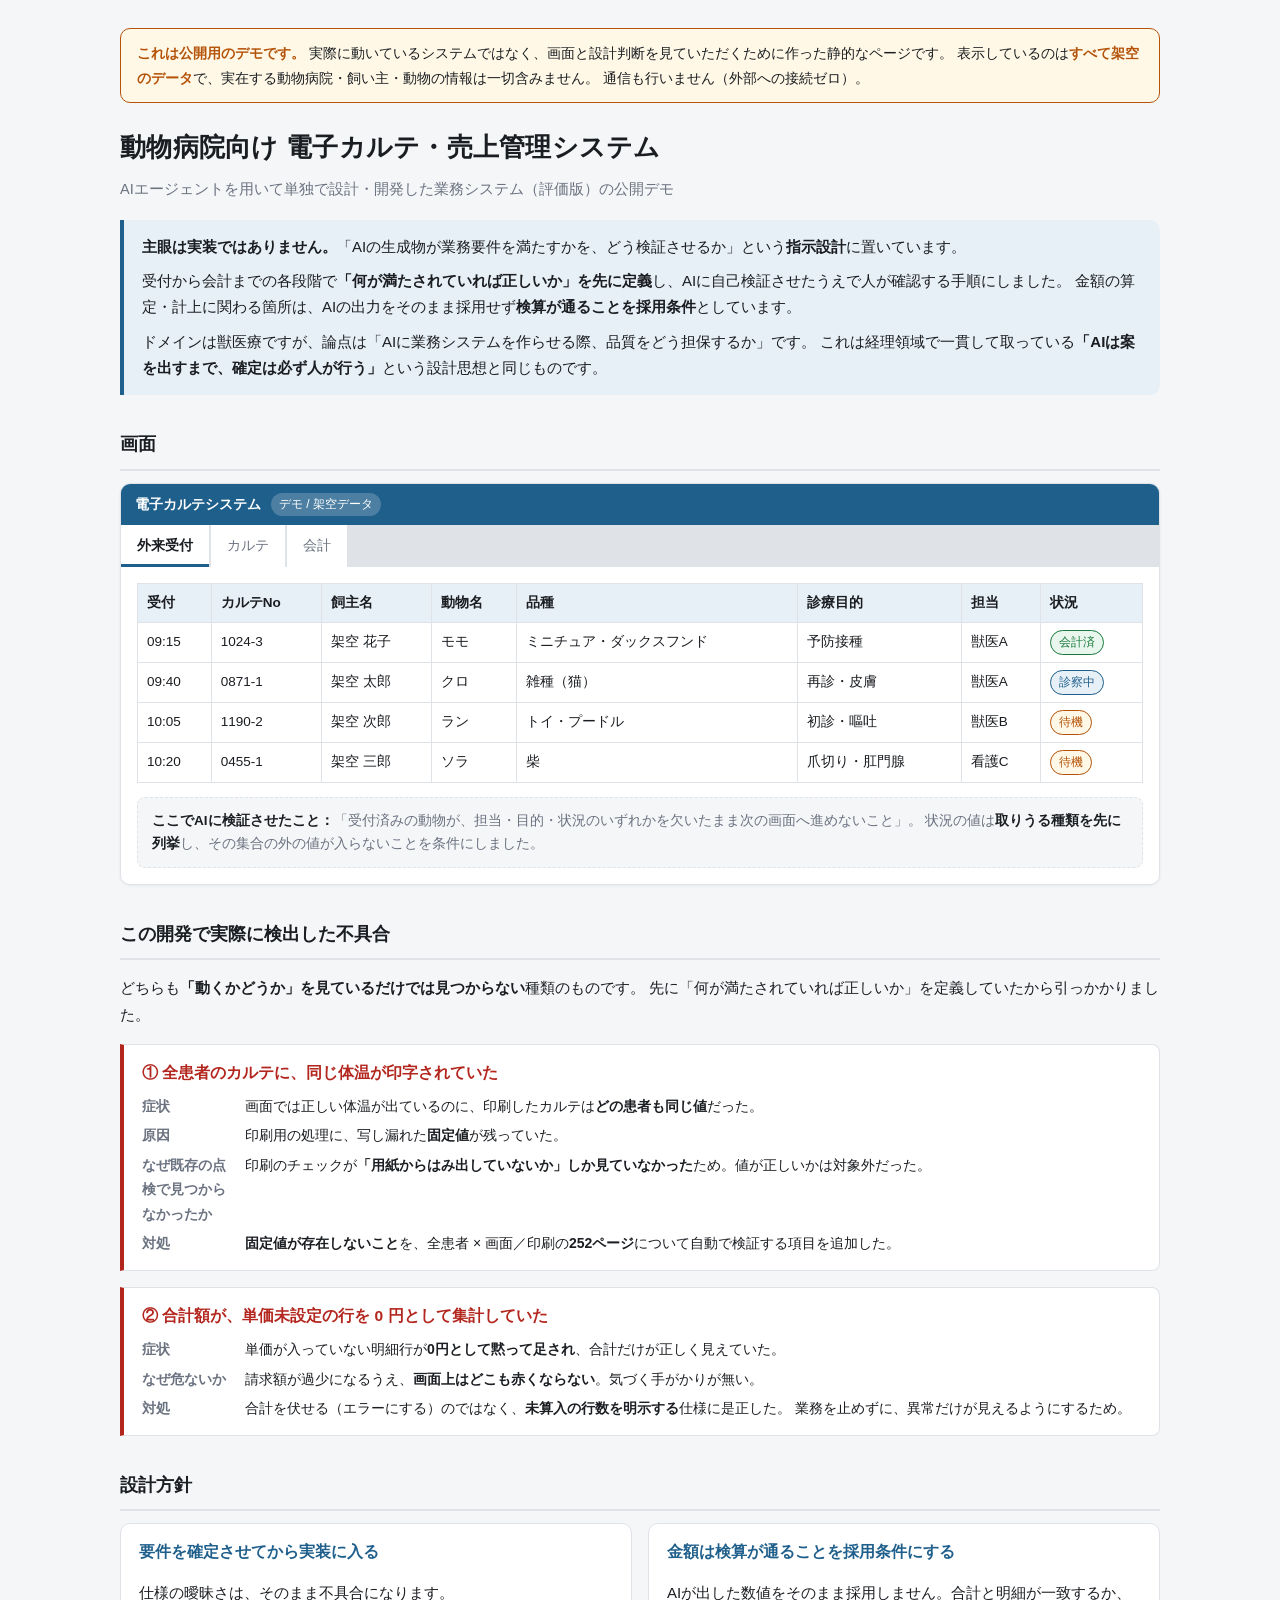
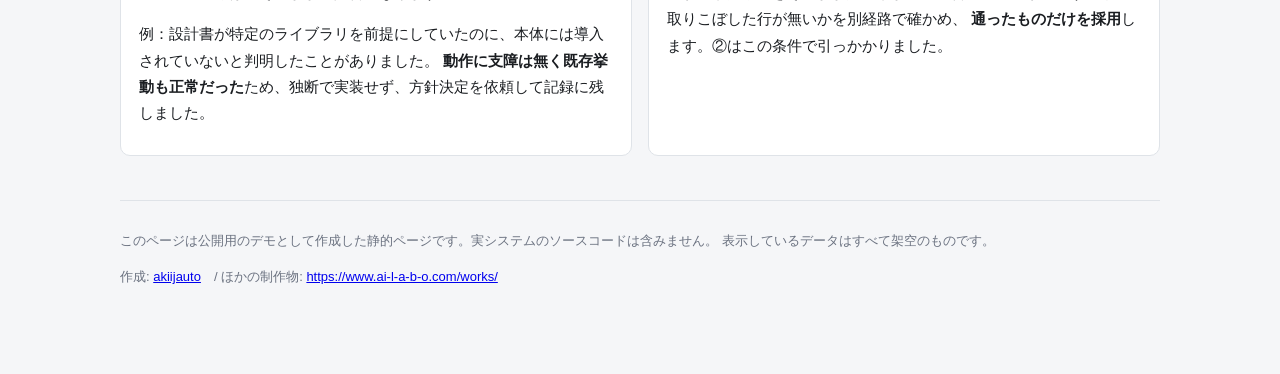
==== index.html @ 2b217542 "公開用デモページを作成 動物病院向け電子カルテの評価版について、画面と設計判断を見せるための静的ページ。 実システムのソースコードは含まず、データはすべて架空。外部通信ゼロ（1ファイル完結）。  未完" ====
<!DOCTYPE html>
<html lang="ja">
<head>
<meta charset="UTF-8">
<meta name="viewport" content="width=device-width, initial-scale=1">
<title>動物病院向け電子カルテ — 公開デモ</title>
<meta name="description" content="AIエージェントで単独開発した電子カルテの公開デモ。主眼は実装ではなく、AIの生成物が業務要件を満たすかを検証させる指示設計に置いた。">
<style>
  :root{
    --bg:#f5f6f8; --panel:#fff; --ink:#1a1d21; --muted:#6b7280; --line:#dfe3e8;
    --accent:#1f5f8b; --accent-weak:#e8f0f7; --warn:#b45309; --warn-bg:#fff8e6;
    --bad:#b3261e; --bad-bg:#fdecea; --ok:#1a7a3c; --ok-bg:#e8f6ed;
    --radius:10px; color-scheme:light dark;
  }
  @media (prefers-color-scheme:dark){
    :root{ --bg:#15171a; --panel:#1e2126; --ink:#e8eaed; --muted:#9aa2ad; --line:#333941;
           --accent:#7fb3d5; --accent-weak:#1d2c38; --warn:#e0b050; --warn-bg:#2b2415;
           --bad:#f08b82; --bad-bg:#2e1a18; --ok:#7fd0a0; --ok-bg:#152a1e; }
  }
  *{box-sizing:border-box}
  body{margin:0;background:var(--bg);color:var(--ink);
       font:15px/1.75 -apple-system,"Hiragino Kaku Gothic ProN","Yu Gothic","Meiryo","Noto Sans JP",sans-serif}
  .wrap{max-width:1080px;margin:0 auto;padding:28px 20px 72px}

  .banner{background:var(--warn-bg);border:1px solid var(--warn);border-radius:var(--radius);
          padding:12px 16px;margin-bottom:22px;font-size:14px}
  .banner b{color:var(--warn)}

  header h1{font-size:26px;margin:0 0 6px;letter-spacing:.01em}
  header .sub{color:var(--muted);margin:0 0 18px;font-size:14.5px}

  .lead{background:var(--accent-weak);border-left:4px solid var(--accent);
        padding:14px 18px;border-radius:0 var(--radius) var(--radius) 0;margin-bottom:26px}
  .lead p{margin:0 0 8px}
  .lead p:last-child{margin:0}

  h2{font-size:18px;margin:34px 0 12px;padding-bottom:8px;border-bottom:2px solid var(--line)}
  h3{font-size:15.5px;margin:22px 0 8px;color:var(--accent)}

  /* --- 画面モック --- */
  .app{border:1px solid var(--line);border-radius:var(--radius);overflow:hidden;background:var(--panel);
       box-shadow:0 1px 3px rgba(0,0,0,.06)}
  .app-bar{background:var(--accent);color:#fff;padding:9px 14px;font-size:13.5px;font-weight:700;
           display:flex;align-items:center;gap:10px}
  .app-bar .chip{background:rgba(255,255,255,.2);padding:1px 8px;border-radius:20px;font-weight:400;font-size:12px}
  .tabs{display:flex;gap:2px;background:var(--line);padding:0}
  .tabs button{flex:0 0 auto;border:0;background:var(--panel);color:var(--muted);
               padding:9px 16px;font:inherit;font-size:13.5px;cursor:pointer}
  .tabs button[aria-selected="true"]{color:var(--ink);font-weight:700;box-shadow:inset 0 -3px 0 var(--accent)}
  .screen{padding:16px;display:none}
  .screen[data-active="true"]{display:block}

  table{width:100%;border-collapse:collapse;font-size:13.5px}
  th,td{border:1px solid var(--line);padding:7px 9px;text-align:left;vertical-align:top}
  th{background:var(--accent-weak);font-weight:700;white-space:nowrap}
  td.num{text-align:right;font-variant-numeric:tabular-nums}
  tr.total td{font-weight:700;background:var(--accent-weak)}

  .pill{display:inline-block;padding:1px 8px;border-radius:20px;font-size:12px;border:1px solid}
  .pill.wait{color:var(--warn);border-color:var(--warn);background:var(--warn-bg)}
  .pill.done{color:var(--ok);border-color:var(--ok);background:var(--ok-bg)}
  .pill.now{color:var(--accent);border-color:var(--accent);background:var(--accent-weak)}

  .vitals{display:grid;grid-template-columns:repeat(auto-fit,minmax(130px,1fr));gap:10px;margin-bottom:14px}
  .vital{border:1px solid var(--line);border-radius:8px;padding:9px 11px;background:var(--bg)}
  .vital .k{font-size:12px;color:var(--muted)}
  .vital .v{font-size:19px;font-weight:700;font-variant-numeric:tabular-nums}
  .vital .v small{font-size:12px;font-weight:400;color:var(--muted)}

  .note{background:var(--bg);border:1px dashed var(--line);border-radius:8px;
        padding:11px 14px;margin-top:14px;font-size:13.5px;color:var(--muted)}
  .note b{color:var(--ink)}

  .finding{border:1px solid var(--line);border-left:4px solid var(--bad);border-radius:0 8px 8px 0;
           padding:14px 18px;margin:16px 0;background:var(--panel)}
  .finding h3{margin-top:0;color:var(--bad)}
  .finding dl{margin:0;display:grid;grid-template-columns:6.5em 1fr;gap:5px 12px;font-size:14px}
  .finding dt{color:var(--muted);font-weight:700}
  .finding dd{margin:0}

  .grid2{display:grid;grid-template-columns:1fr 1fr;gap:16px}
  @media(max-width:760px){.grid2{grid-template-columns:1fr}}

  .card{border:1px solid var(--line);border-radius:var(--radius);padding:14px 18px;background:var(--panel)}
  .card h3{margin-top:0}

  footer{margin-top:44px;padding-top:16px;border-top:1px solid var(--line);
         color:var(--muted);font-size:13px}
  code{background:var(--bg);border:1px solid var(--line);padding:1px 5px;border-radius:4px;font-size:12.5px}
</style>
</head>
<body>
<div class="wrap">

<div class="banner">
  <b>これは公開用のデモです。</b>
  実際に動いているシステムではなく、画面と設計判断を見ていただくために作った静的なページです。
  表示しているのは<b>すべて架空のデータ</b>で、実在する動物病院・飼い主・動物の情報は一切含みません。
  通信も行いません（外部への接続ゼロ）。
</div>

<header>
  <h1>動物病院向け 電子カルテ・売上管理システム</h1>
  <p class="sub">AIエージェントを用いて単独で設計・開発した業務システム（評価版）の公開デモ</p>
</header>

<div class="lead">
  <p><b>主眼は実装ではありません。</b>「AIの生成物が業務要件を満たすかを、どう検証させるか」という<b>指示設計</b>に置いています。</p>
  <p>受付から会計までの各段階で<b>「何が満たされていれば正しいか」を先に定義</b>し、AIに自己検証させたうえで人が確認する手順にしました。
  金額の算定・計上に関わる箇所は、AIの出力をそのまま採用せず<b>検算が通ることを採用条件</b>としています。</p>
  <p>ドメインは獣医療ですが、論点は「AIに業務システムを作らせる際、品質をどう担保するか」です。
  これは経理領域で一貫して取っている<b>「AIは案を出すまで、確定は必ず人が行う」</b>という設計思想と同じものです。</p>
</div>

<h2>画面</h2>

<div class="app">
  <div class="app-bar">
    電子カルテシステム
    <span class="chip">デモ / 架空データ</span>
  </div>
  <div class="tabs" role="tablist">
    <button role="tab" aria-selected="true"  data-target="s1">外来受付</button>
    <button role="tab" aria-selected="false" data-target="s2">カルテ</button>
    <button role="tab" aria-selected="false" data-target="s3">会計</button>
  </div>

  <!-- 1. 外来受付 -->
  <section class="screen" id="s1" data-active="true">
    <table>
      <thead>
        <tr><th>受付</th><th>カルテNo</th><th>飼主名</th><th>動物名</th><th>品種</th>
            <th>診療目的</th><th>担当</th><th>状況</th></tr>
      </thead>
      <tbody>
        <tr><td>09:15</td><td>1024-3</td><td>架空 花子</td><td>モモ</td><td>ミニチュア・ダックスフンド</td>
            <td>予防接種</td><td>獣医A</td><td><span class="pill done">会計済</span></td></tr>
        <tr><td>09:40</td><td>0871-1</td><td>架空 太郎</td><td>クロ</td><td>雑種（猫）</td>
            <td>再診・皮膚</td><td>獣医A</td><td><span class="pill now">診察中</span></td></tr>
        <tr><td>10:05</td><td>1190-2</td><td>架空 次郎</td><td>ラン</td><td>トイ・プードル</td>
            <td>初診・嘔吐</td><td>獣医B</td><td><span class="pill wait">待機</span></td></tr>
        <tr><td>10:20</td><td>0455-1</td><td>架空 三郎</td><td>ソラ</td><td>柴</td>
            <td>爪切り・肛門腺</td><td>看護C</td><td><span class="pill wait">待機</span></td></tr>
      </tbody>
    </table>
    <div class="note">
      <b>ここでAIに検証させたこと：</b>「受付済みの動物が、担当・目的・状況のいずれかを欠いたまま次の画面へ進めないこと」。
      状況の値は<b>取りうる種類を先に列挙</b>し、その集合の外の値が入らないことを条件にしました。
    </div>
  </section>

  <!-- 2. カルテ -->
  <section class="screen" id="s2">
    <div class="vitals">
      <div class="vital"><div class="k">体温</div><div class="v">38.6<small> ℃</small></div></div>
      <div class="vital"><div class="k">体重</div><div class="v">4.20<small> kg</small></div></div>
      <div class="vital"><div class="k">心拍</div><div class="v">128<small> /分</small></div></div>
      <div class="vital"><div class="k">呼吸</div><div class="v">24<small> /分</small></div></div>
    </div>
    <table>
      <thead><tr><th>日付</th><th>所見</th><th>処置・投薬</th><th>担当</th></tr></thead>
      <tbody>
        <tr><td>2026-09-04</td>
            <td>背部に軽度の発赤。掻痒あり。前回より範囲は縮小。</td>
            <td>外用薬の継続。内服は本日分から半量へ。</td><td>獣医A</td></tr>
        <tr><td>2026-08-21</td>
            <td>背部から腰部にかけて発赤・脱毛。掻痒強い。</td>
            <td>外用薬の処方。内服開始。2週間後に再診。</td><td>獣医A</td></tr>
      </tbody>
    </table>
    <div class="note">
      <b>ここでAIに検証させたこと：</b>「バイタルの各値が、動物ごとに実際の記録から引かれていること」。
      <b>この検証で実際に不具合が見つかりました</b>（下の①）。
    </div>
  </section>

  <!-- 3. 会計 -->
  <section class="screen" id="s3">
    <table>
      <thead><tr><th>区分</th><th>項目</th><th class="num">単価</th><th class="num">数量</th><th class="num">金額</th></tr></thead>
      <tbody>
        <tr><td>診察</td><td>再診料</td><td class="num">1,100</td><td class="num">1</td><td class="num">1,100</td></tr>
        <tr><td>処置</td><td>皮膚処置</td><td class="num">2,200</td><td class="num">1</td><td class="num">2,200</td></tr>
        <tr><td>薬剤</td><td>外用薬（10g）</td><td class="num">1,650</td><td class="num">2</td><td class="num">3,300</td></tr>
        <tr><td>薬剤</td><td>内服薬（14日分）</td><td class="num" style="color:var(--bad)">未設定</td><td class="num">1</td>
            <td class="num" style="color:var(--bad)">算入せず</td></tr>
        <tr class="total"><td colspan="4">合計（未算入 1 行あり）</td><td class="num">6,600</td></tr>
      </tbody>
    </table>
    <div class="note">
      <b>ここでAIに検証させたこと：</b>「合計額が、明細のどの行も取りこぼさずに計算されていること」。
      <b>この検証でも不具合が見つかりました</b>（下の②）。現在は<b>未算入の行数を合計の隣に必ず出す</b>仕様にしています。
      金額を伏せて「それらしい合計」を出すことのほうが危険だからです。
    </div>
  </section>
</div>

<h2>この開発で実際に検出した不具合</h2>

<p>どちらも<b>「動くかどうか」を見ているだけでは見つからない</b>種類のものです。
先に「何が満たされていれば正しいか」を定義していたから引っかかりました。</p>

<div class="finding">
  <h3>① 全患者のカルテに、同じ体温が印字されていた</h3>
  <dl>
    <dt>症状</dt><dd>画面では正しい体温が出ているのに、印刷したカルテは<b>どの患者も同じ値</b>だった。</dd>
    <dt>原因</dt><dd>印刷用の処理に、写し漏れた<b>固定値</b>が残っていた。</dd>
    <dt>なぜ既存の点検で見つからなかったか</dt>
    <dd>印刷のチェックが<b>「用紙からはみ出していないか」しか見ていなかった</b>ため。値が正しいかは対象外だった。</dd>
    <dt>対処</dt><dd><b>固定値が存在しないこと</b>を、全患者 × 画面／印刷の<b>252ページ</b>について自動で検証する項目を追加した。</dd>
  </dl>
</div>

<div class="finding">
  <h3>② 合計額が、単価未設定の行を 0 円として集計していた</h3>
  <dl>
    <dt>症状</dt><dd>単価が入っていない明細行が<b>0円として黙って足され</b>、合計だけが正しく見えていた。</dd>
    <dt>なぜ危ないか</dt><dd>請求額が過少になるうえ、<b>画面上はどこも赤くならない</b>。気づく手がかりが無い。</dd>
    <dt>対処</dt><dd>合計を伏せる（エラーにする）のではなく、<b>未算入の行数を明示する</b>仕様に是正した。
      業務を止めずに、異常だけが見えるようにするため。</dd>
  </dl>
</div>

<h2>設計方針</h2>

<div class="grid2">
  <div class="card">
    <h3>要件を確定させてから実装に入る</h3>
    <p>仕様の曖昧さは、そのまま不具合になります。</p>
    <p>例：設計書が特定のライブラリを前提にしていたのに、本体には導入されていないと判明したことがありました。
    <b>動作に支障は無く既存挙動も正常だった</b>ため、独断で実装せず、方針決定を依頼して記録に残しました。</p>
  </div>
  <div class="card">
    <h3>金額は検算が通ることを採用条件にする</h3>
    <p>AIが出した数値をそのまま採用しません。合計と明細が一致するか、取りこぼした行が無いかを別経路で確かめ、
    <b>通ったものだけを採用</b>します。②はこの条件で引っかかりました。</p>
  </div>
</div>

<footer>
  <p>このページは公開用のデモとして作成した静的ページです。実システムのソースコードは含みません。
  表示しているデータはすべて架空のものです。</p>
  <p>作成: <a href="https://github.com/akiijauto">akiijauto</a>　/
  ほかの制作物: <a href="https://www.ai-l-a-b-o.com/works/">https://www.ai-l-a-b-o.com/works/</a></p>
</footer>

</div>

<script>
  // タブ切り替えのみ。外部通信は一切行わない。
  const tabs = document.querySelectorAll('.tabs button');
  tabs.forEach(function (btn) {
    btn.addEventListener('click', function () {
      tabs.forEach(function (b) { b.setAttribute('aria-selected', String(b === btn)); });
      document.querySelectorAll('.screen').forEach(function (s) {
        s.dataset.active = String(s.id === btn.dataset.target);
      });
    });
  });
</script>
</body>
</html>
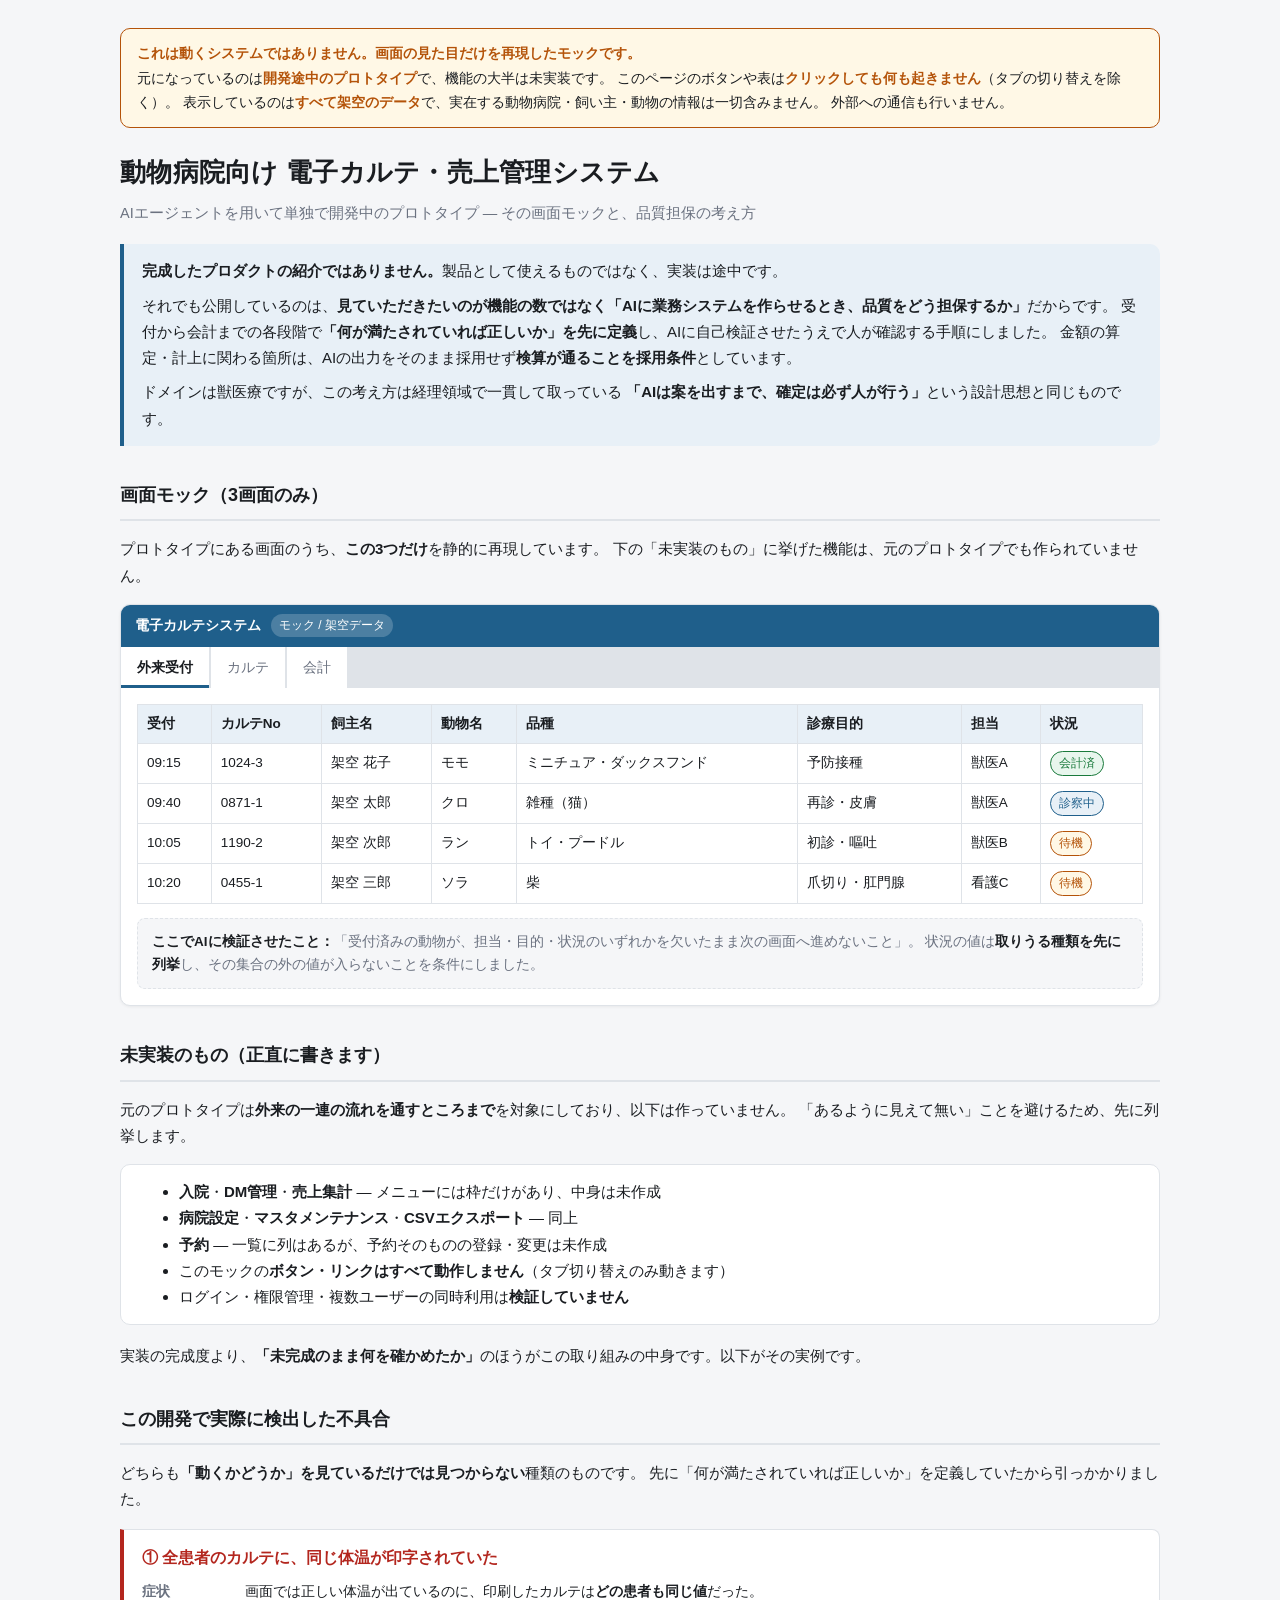
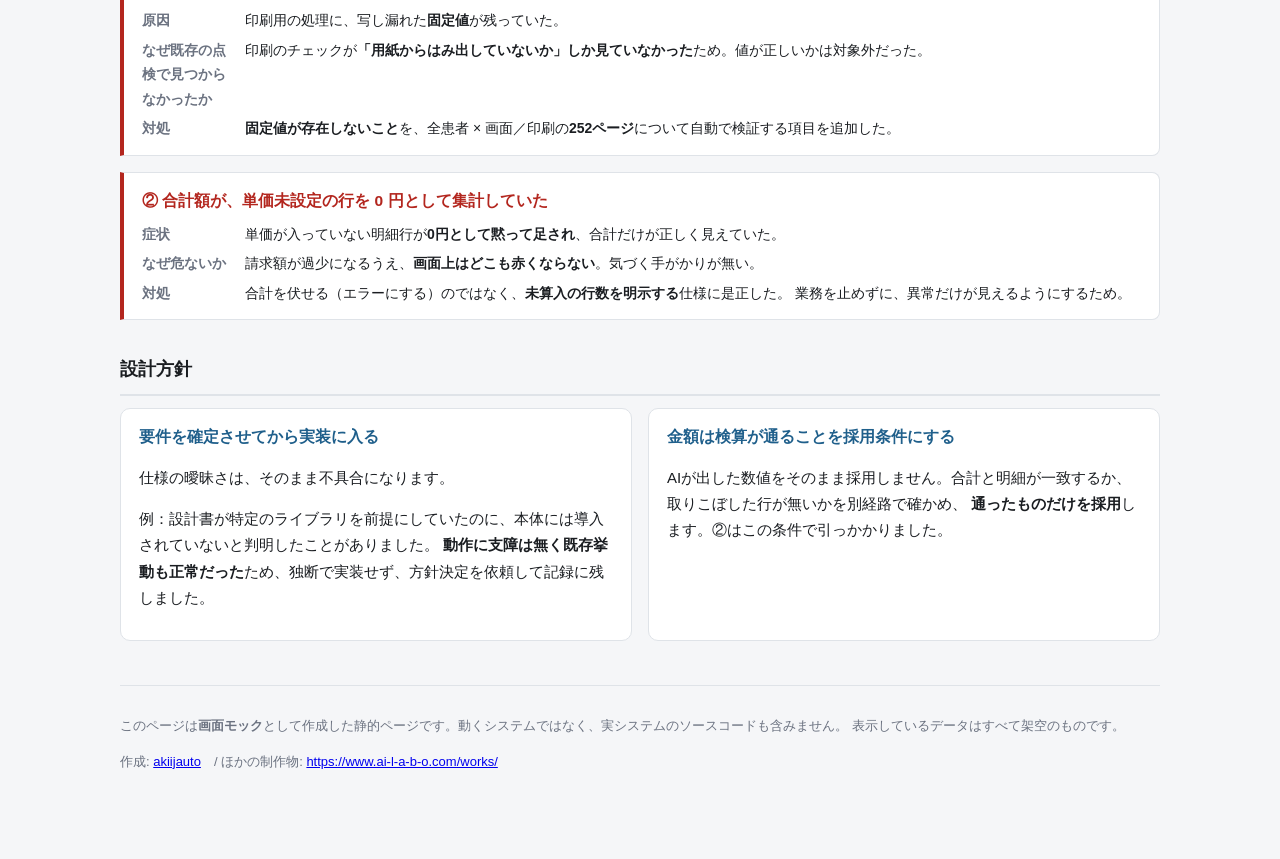
==== commit e168c663: "モックであることを先に明示し、期待値を上げない書き方に直す 「公開デモ」と書くと動くシステムに見える。元は開発途中のプロトタイプで 機能の大半が未実装なので、そう読めないようにする。  - 冒頭で「動" ====
--- a/index.html
+++ b/index.html
@@ -3,8 +3,8 @@
 <head>
 <meta charset="UTF-8">
 <meta name="viewport" content="width=device-width, initial-scale=1">
-<title>動物病院向け電子カルテ — 公開デモ</title>
-<meta name="description" content="AIエージェントで単独開発した電子カルテの公開デモ。主眼は実装ではなく、AIの生成物が業務要件を満たすかを検証させる指示設計に置いた。">
+<title>動物病院向け電子カルテ — 画面モック（開発途中）</title>
+<meta name="description" content="開発途中の電子カルテプロトタイプの画面モック。動くシステムではない。主眼は実装ではなく、AIの生成物が業務要件を満たすかを検証させる指示設計にある。">
 <style>
   :root{
     --bg:#f5f6f8; --panel:#fff; --ink:#1a1d21; --muted:#6b7280; --line:#dfe3e8;
@@ -93,31 +93,36 @@
 <div class="wrap">
 
 <div class="banner">
-  <b>これは公開用のデモです。</b>
-  実際に動いているシステムではなく、画面と設計判断を見ていただくために作った静的なページです。
+  <b>これは動くシステムではありません。画面の見た目だけを再現したモックです。</b><br>
+  元になっているのは<b>開発途中のプロトタイプ</b>で、機能の大半は未実装です。
+  このページのボタンや表は<b>クリックしても何も起きません</b>（タブの切り替えを除く）。
   表示しているのは<b>すべて架空のデータ</b>で、実在する動物病院・飼い主・動物の情報は一切含みません。
-  通信も行いません（外部への接続ゼロ）。
+  外部への通信も行いません。
 </div>
 
 <header>
   <h1>動物病院向け 電子カルテ・売上管理システム</h1>
-  <p class="sub">AIエージェントを用いて単独で設計・開発した業務システム（評価版）の公開デモ</p>
+  <p class="sub">AIエージェントを用いて単独で開発中のプロトタイプ — その画面モックと、品質担保の考え方</p>
 </header>
 
 <div class="lead">
-  <p><b>主眼は実装ではありません。</b>「AIの生成物が業務要件を満たすかを、どう検証させるか」という<b>指示設計</b>に置いています。</p>
-  <p>受付から会計までの各段階で<b>「何が満たされていれば正しいか」を先に定義</b>し、AIに自己検証させたうえで人が確認する手順にしました。
+  <p><b>完成したプロダクトの紹介ではありません。</b>製品として使えるものではなく、実装は途中です。</p>
+  <p>それでも公開しているのは、<b>見ていただきたいのが機能の数ではなく「AIに業務システムを作らせるとき、品質をどう担保するか」</b>だからです。
+  受付から会計までの各段階で<b>「何が満たされていれば正しいか」を先に定義</b>し、AIに自己検証させたうえで人が確認する手順にしました。
   金額の算定・計上に関わる箇所は、AIの出力をそのまま採用せず<b>検算が通ることを採用条件</b>としています。</p>
-  <p>ドメインは獣医療ですが、論点は「AIに業務システムを作らせる際、品質をどう担保するか」です。
-  これは経理領域で一貫して取っている<b>「AIは案を出すまで、確定は必ず人が行う」</b>という設計思想と同じものです。</p>
-</div>
-
-<h2>画面</h2>
+  <p>ドメインは獣医療ですが、この考え方は経理領域で一貫して取っている
+  <b>「AIは案を出すまで、確定は必ず人が行う」</b>という設計思想と同じものです。</p>
+</div>
+
+<h2>画面モック（3画面のみ）</h2>
+
+<p>プロトタイプにある画面のうち、<b>この3つだけ</b>を静的に再現しています。
+下の「未実装のもの」に挙げた機能は、元のプロトタイプでも作られていません。</p>
 
 <div class="app">
   <div class="app-bar">
     電子カルテシステム
-    <span class="chip">デモ / 架空データ</span>
+    <span class="chip">モック / 架空データ</span>
   </div>
   <div class="tabs" role="tablist">
     <button role="tab" aria-selected="true"  data-target="s1">外来受付</button>
@@ -195,6 +200,23 @@
   </section>
 </div>
 
+<h2>未実装のもの（正直に書きます）</h2>
+
+<p>元のプロトタイプは<b>外来の一連の流れを通すところまで</b>を対象にしており、以下は作っていません。
+「あるように見えて無い」ことを避けるため、先に列挙します。</p>
+
+<div class="card" style="margin-bottom:18px">
+  <ul style="margin:0">
+    <li><b>入院</b>・<b>DM管理</b>・<b>売上集計</b> — メニューには枠だけがあり、中身は未作成</li>
+    <li><b>病院設定</b>・<b>マスタメンテナンス</b>・<b>CSVエクスポート</b> — 同上</li>
+    <li><b>予約</b> — 一覧に列はあるが、予約そのものの登録・変更は未作成</li>
+    <li>このモックの<b>ボタン・リンクはすべて動作しません</b>（タブ切り替えのみ動きます）</li>
+    <li>ログイン・権限管理・複数ユーザーの同時利用は<b>検証していません</b></li>
+  </ul>
+</div>
+
+<p>実装の完成度より、<b>「未完成のまま何を確かめたか」</b>のほうがこの取り組みの中身です。以下がその実例です。</p>
+
 <h2>この開発で実際に検出した不具合</h2>
 
 <p>どちらも<b>「動くかどうか」を見ているだけでは見つからない</b>種類のものです。
@@ -238,7 +260,7 @@
 </div>
 
 <footer>
-  <p>このページは公開用のデモとして作成した静的ページです。実システムのソースコードは含みません。
+  <p>このページは<b>画面モック</b>として作成した静的ページです。動くシステムではなく、実システムのソースコードも含みません。
   表示しているデータはすべて架空のものです。</p>
   <p>作成: <a href="https://github.com/akiijauto">akiijauto</a>　/
   ほかの制作物: <a href="https://www.ai-l-a-b-o.com/works/">https://www.ai-l-a-b-o.com/works/</a></p>
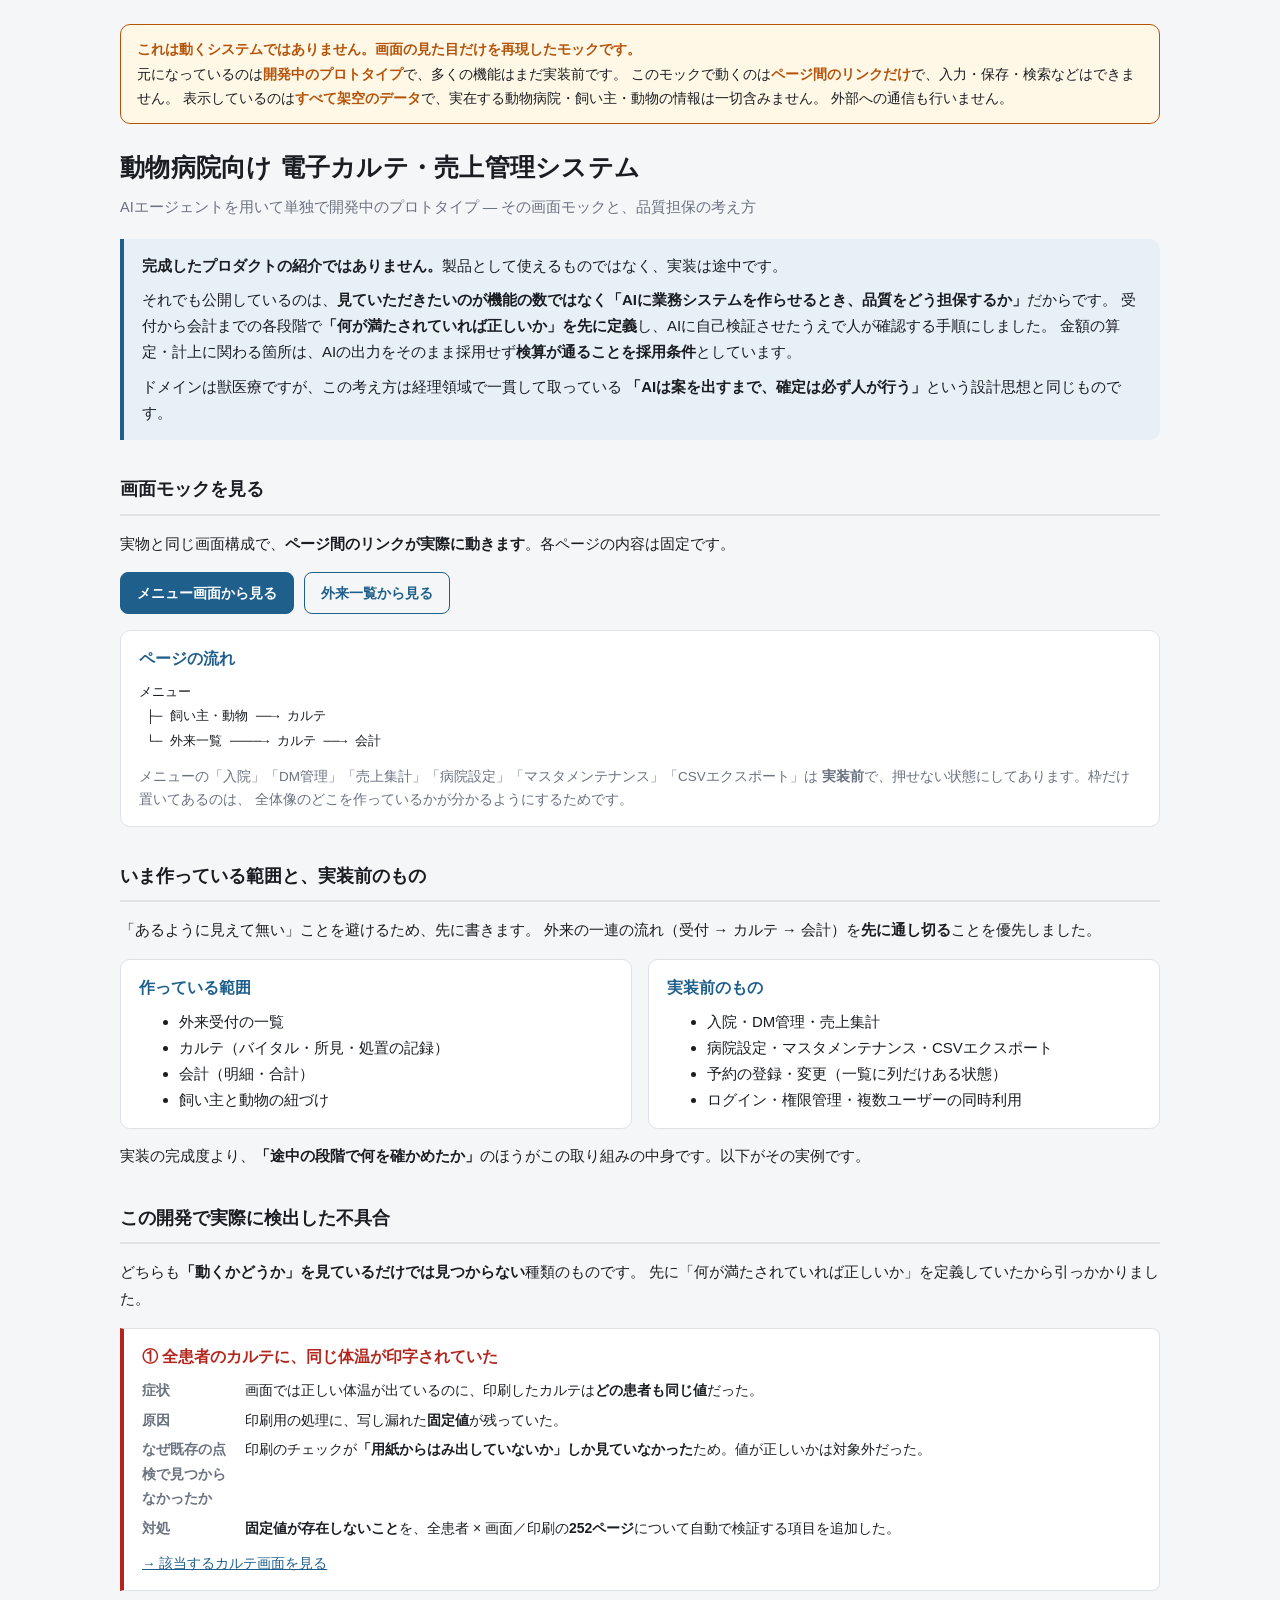
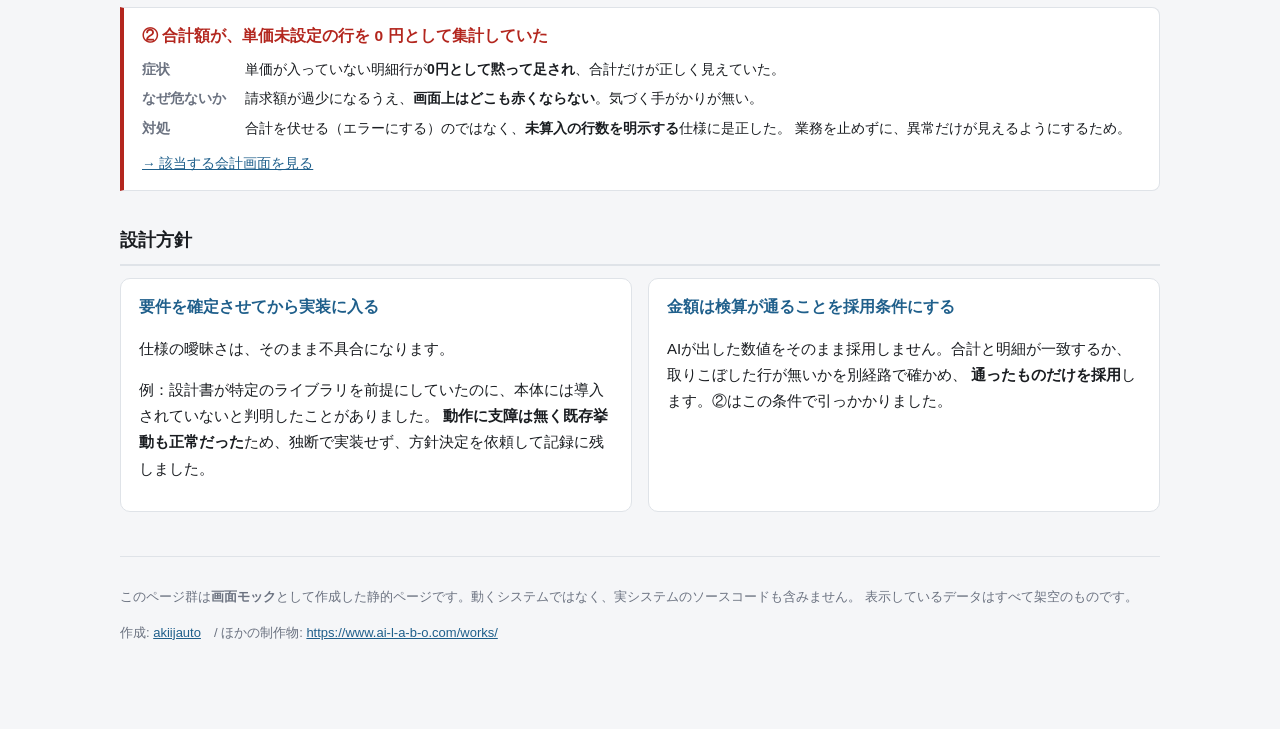
==== commit a9d083a4: "画面モックを複数ページ化し、「未実装」を「実装前」に改める 1ページのタブ切り替えでは「こんな画面を作っている」が伝わらないため、 実物と同じ画面構成に分けてページ間のリンクが実際に動くようにした。 " ====
--- a/index.html
+++ b/index.html
@@ -3,99 +3,17 @@
 <head>
 <meta charset="UTF-8">
 <meta name="viewport" content="width=device-width, initial-scale=1">
-<title>動物病院向け電子カルテ — 画面モック（開発途中）</title>
-<meta name="description" content="開発途中の電子カルテプロトタイプの画面モック。動くシステムではない。主眼は実装ではなく、AIの生成物が業務要件を満たすかを検証させる指示設計にある。">
-<style>
-  :root{
-    --bg:#f5f6f8; --panel:#fff; --ink:#1a1d21; --muted:#6b7280; --line:#dfe3e8;
-    --accent:#1f5f8b; --accent-weak:#e8f0f7; --warn:#b45309; --warn-bg:#fff8e6;
-    --bad:#b3261e; --bad-bg:#fdecea; --ok:#1a7a3c; --ok-bg:#e8f6ed;
-    --radius:10px; color-scheme:light dark;
-  }
-  @media (prefers-color-scheme:dark){
-    :root{ --bg:#15171a; --panel:#1e2126; --ink:#e8eaed; --muted:#9aa2ad; --line:#333941;
-           --accent:#7fb3d5; --accent-weak:#1d2c38; --warn:#e0b050; --warn-bg:#2b2415;
-           --bad:#f08b82; --bad-bg:#2e1a18; --ok:#7fd0a0; --ok-bg:#152a1e; }
-  }
-  *{box-sizing:border-box}
-  body{margin:0;background:var(--bg);color:var(--ink);
-       font:15px/1.75 -apple-system,"Hiragino Kaku Gothic ProN","Yu Gothic","Meiryo","Noto Sans JP",sans-serif}
-  .wrap{max-width:1080px;margin:0 auto;padding:28px 20px 72px}
-
-  .banner{background:var(--warn-bg);border:1px solid var(--warn);border-radius:var(--radius);
-          padding:12px 16px;margin-bottom:22px;font-size:14px}
-  .banner b{color:var(--warn)}
-
-  header h1{font-size:26px;margin:0 0 6px;letter-spacing:.01em}
-  header .sub{color:var(--muted);margin:0 0 18px;font-size:14.5px}
-
-  .lead{background:var(--accent-weak);border-left:4px solid var(--accent);
-        padding:14px 18px;border-radius:0 var(--radius) var(--radius) 0;margin-bottom:26px}
-  .lead p{margin:0 0 8px}
-  .lead p:last-child{margin:0}
-
-  h2{font-size:18px;margin:34px 0 12px;padding-bottom:8px;border-bottom:2px solid var(--line)}
-  h3{font-size:15.5px;margin:22px 0 8px;color:var(--accent)}
-
-  /* --- 画面モック --- */
-  .app{border:1px solid var(--line);border-radius:var(--radius);overflow:hidden;background:var(--panel);
-       box-shadow:0 1px 3px rgba(0,0,0,.06)}
-  .app-bar{background:var(--accent);color:#fff;padding:9px 14px;font-size:13.5px;font-weight:700;
-           display:flex;align-items:center;gap:10px}
-  .app-bar .chip{background:rgba(255,255,255,.2);padding:1px 8px;border-radius:20px;font-weight:400;font-size:12px}
-  .tabs{display:flex;gap:2px;background:var(--line);padding:0}
-  .tabs button{flex:0 0 auto;border:0;background:var(--panel);color:var(--muted);
-               padding:9px 16px;font:inherit;font-size:13.5px;cursor:pointer}
-  .tabs button[aria-selected="true"]{color:var(--ink);font-weight:700;box-shadow:inset 0 -3px 0 var(--accent)}
-  .screen{padding:16px;display:none}
-  .screen[data-active="true"]{display:block}
-
-  table{width:100%;border-collapse:collapse;font-size:13.5px}
-  th,td{border:1px solid var(--line);padding:7px 9px;text-align:left;vertical-align:top}
-  th{background:var(--accent-weak);font-weight:700;white-space:nowrap}
-  td.num{text-align:right;font-variant-numeric:tabular-nums}
-  tr.total td{font-weight:700;background:var(--accent-weak)}
-
-  .pill{display:inline-block;padding:1px 8px;border-radius:20px;font-size:12px;border:1px solid}
-  .pill.wait{color:var(--warn);border-color:var(--warn);background:var(--warn-bg)}
-  .pill.done{color:var(--ok);border-color:var(--ok);background:var(--ok-bg)}
-  .pill.now{color:var(--accent);border-color:var(--accent);background:var(--accent-weak)}
-
-  .vitals{display:grid;grid-template-columns:repeat(auto-fit,minmax(130px,1fr));gap:10px;margin-bottom:14px}
-  .vital{border:1px solid var(--line);border-radius:8px;padding:9px 11px;background:var(--bg)}
-  .vital .k{font-size:12px;color:var(--muted)}
-  .vital .v{font-size:19px;font-weight:700;font-variant-numeric:tabular-nums}
-  .vital .v small{font-size:12px;font-weight:400;color:var(--muted)}
-
-  .note{background:var(--bg);border:1px dashed var(--line);border-radius:8px;
-        padding:11px 14px;margin-top:14px;font-size:13.5px;color:var(--muted)}
-  .note b{color:var(--ink)}
-
-  .finding{border:1px solid var(--line);border-left:4px solid var(--bad);border-radius:0 8px 8px 0;
-           padding:14px 18px;margin:16px 0;background:var(--panel)}
-  .finding h3{margin-top:0;color:var(--bad)}
-  .finding dl{margin:0;display:grid;grid-template-columns:6.5em 1fr;gap:5px 12px;font-size:14px}
-  .finding dt{color:var(--muted);font-weight:700}
-  .finding dd{margin:0}
-
-  .grid2{display:grid;grid-template-columns:1fr 1fr;gap:16px}
-  @media(max-width:760px){.grid2{grid-template-columns:1fr}}
-
-  .card{border:1px solid var(--line);border-radius:var(--radius);padding:14px 18px;background:var(--panel)}
-  .card h3{margin-top:0}
-
-  footer{margin-top:44px;padding-top:16px;border-top:1px solid var(--line);
-         color:var(--muted);font-size:13px}
-  code{background:var(--bg);border:1px solid var(--line);padding:1px 5px;border-radius:4px;font-size:12.5px}
-</style>
+<title>動物病院向け電子カルテ — 画面モック（開発中）</title>
+<meta name="description" content="開発中の電子カルテプロトタイプの画面モック。動くシステムではない。主眼は実装ではなく、AIの生成物が業務要件を満たすかを検証させる指示設計にある。">
+<link rel="stylesheet" href="style.css">
 </head>
 <body>
 <div class="wrap">
 
 <div class="banner">
   <b>これは動くシステムではありません。画面の見た目だけを再現したモックです。</b><br>
-  元になっているのは<b>開発途中のプロトタイプ</b>で、機能の大半は未実装です。
-  このページのボタンや表は<b>クリックしても何も起きません</b>（タブの切り替えを除く）。
+  元になっているのは<b>開発中のプロトタイプ</b>で、多くの機能はまだ実装前です。
+  このモックで動くのは<b>ページ間のリンクだけ</b>で、入力・保存・検索などはできません。
   表示しているのは<b>すべて架空のデータ</b>で、実在する動物病院・飼い主・動物の情報は一切含みません。
   外部への通信も行いません。
 </div>
@@ -114,110 +32,56 @@
   <b>「AIは案を出すまで、確定は必ず人が行う」</b>という設計思想と同じものです。</p>
 </div>
 
-<h2>画面モック（3画面のみ）</h2>
+<h2>画面モックを見る</h2>
 
-<p>プロトタイプにある画面のうち、<b>この3つだけ</b>を静的に再現しています。
-下の「未実装のもの」に挙げた機能は、元のプロトタイプでも作られていません。</p>
+<p>実物と同じ画面構成で、<b>ページ間のリンクが実際に動きます</b>。各ページの内容は固定です。</p>
 
-<div class="app">
-  <div class="app-bar">
-    電子カルテシステム
-    <span class="chip">モック / 架空データ</span>
-  </div>
-  <div class="tabs" role="tablist">
-    <button role="tab" aria-selected="true"  data-target="s1">外来受付</button>
-    <button role="tab" aria-selected="false" data-target="s2">カルテ</button>
-    <button role="tab" aria-selected="false" data-target="s3">会計</button>
-  </div>
-
-  <!-- 1. 外来受付 -->
-  <section class="screen" id="s1" data-active="true">
-    <table>
-      <thead>
-        <tr><th>受付</th><th>カルテNo</th><th>飼主名</th><th>動物名</th><th>品種</th>
-            <th>診療目的</th><th>担当</th><th>状況</th></tr>
-      </thead>
-      <tbody>
-        <tr><td>09:15</td><td>1024-3</td><td>架空 花子</td><td>モモ</td><td>ミニチュア・ダックスフンド</td>
-            <td>予防接種</td><td>獣医A</td><td><span class="pill done">会計済</span></td></tr>
-        <tr><td>09:40</td><td>0871-1</td><td>架空 太郎</td><td>クロ</td><td>雑種（猫）</td>
-            <td>再診・皮膚</td><td>獣医A</td><td><span class="pill now">診察中</span></td></tr>
-        <tr><td>10:05</td><td>1190-2</td><td>架空 次郎</td><td>ラン</td><td>トイ・プードル</td>
-            <td>初診・嘔吐</td><td>獣医B</td><td><span class="pill wait">待機</span></td></tr>
-        <tr><td>10:20</td><td>0455-1</td><td>架空 三郎</td><td>ソラ</td><td>柴</td>
-            <td>爪切り・肛門腺</td><td>看護C</td><td><span class="pill wait">待機</span></td></tr>
-      </tbody>
-    </table>
-    <div class="note">
-      <b>ここでAIに検証させたこと：</b>「受付済みの動物が、担当・目的・状況のいずれかを欠いたまま次の画面へ進めないこと」。
-      状況の値は<b>取りうる種類を先に列挙</b>し、その集合の外の値が入らないことを条件にしました。
-    </div>
-  </section>
-
-  <!-- 2. カルテ -->
-  <section class="screen" id="s2">
-    <div class="vitals">
-      <div class="vital"><div class="k">体温</div><div class="v">38.6<small> ℃</small></div></div>
-      <div class="vital"><div class="k">体重</div><div class="v">4.20<small> kg</small></div></div>
-      <div class="vital"><div class="k">心拍</div><div class="v">128<small> /分</small></div></div>
-      <div class="vital"><div class="k">呼吸</div><div class="v">24<small> /分</small></div></div>
-    </div>
-    <table>
-      <thead><tr><th>日付</th><th>所見</th><th>処置・投薬</th><th>担当</th></tr></thead>
-      <tbody>
-        <tr><td>2026-09-04</td>
-            <td>背部に軽度の発赤。掻痒あり。前回より範囲は縮小。</td>
-            <td>外用薬の継続。内服は本日分から半量へ。</td><td>獣医A</td></tr>
-        <tr><td>2026-08-21</td>
-            <td>背部から腰部にかけて発赤・脱毛。掻痒強い。</td>
-            <td>外用薬の処方。内服開始。2週間後に再診。</td><td>獣医A</td></tr>
-      </tbody>
-    </table>
-    <div class="note">
-      <b>ここでAIに検証させたこと：</b>「バイタルの各値が、動物ごとに実際の記録から引かれていること」。
-      <b>この検証で実際に不具合が見つかりました</b>（下の①）。
-    </div>
-  </section>
-
-  <!-- 3. 会計 -->
-  <section class="screen" id="s3">
-    <table>
-      <thead><tr><th>区分</th><th>項目</th><th class="num">単価</th><th class="num">数量</th><th class="num">金額</th></tr></thead>
-      <tbody>
-        <tr><td>診察</td><td>再診料</td><td class="num">1,100</td><td class="num">1</td><td class="num">1,100</td></tr>
-        <tr><td>処置</td><td>皮膚処置</td><td class="num">2,200</td><td class="num">1</td><td class="num">2,200</td></tr>
-        <tr><td>薬剤</td><td>外用薬（10g）</td><td class="num">1,650</td><td class="num">2</td><td class="num">3,300</td></tr>
-        <tr><td>薬剤</td><td>内服薬（14日分）</td><td class="num" style="color:var(--bad)">未設定</td><td class="num">1</td>
-            <td class="num" style="color:var(--bad)">算入せず</td></tr>
-        <tr class="total"><td colspan="4">合計（未算入 1 行あり）</td><td class="num">6,600</td></tr>
-      </tbody>
-    </table>
-    <div class="note">
-      <b>ここでAIに検証させたこと：</b>「合計額が、明細のどの行も取りこぼさずに計算されていること」。
-      <b>この検証でも不具合が見つかりました</b>（下の②）。現在は<b>未算入の行数を合計の隣に必ず出す</b>仕様にしています。
-      金額を伏せて「それらしい合計」を出すことのほうが危険だからです。
-    </div>
-  </section>
+<div class="btnrow" style="margin-bottom:16px">
+  <a class="btn" href="menu.html">メニュー画面から見る</a>
+  <a class="btn ghost" href="list.html">外来一覧から見る</a>
 </div>
 
-<h2>未実装のもの（正直に書きます）</h2>
-
-<p>元のプロトタイプは<b>外来の一連の流れを通すところまで</b>を対象にしており、以下は作っていません。
-「あるように見えて無い」ことを避けるため、先に列挙します。</p>
-
-<div class="card" style="margin-bottom:18px">
-  <ul style="margin:0">
-    <li><b>入院</b>・<b>DM管理</b>・<b>売上集計</b> — メニューには枠だけがあり、中身は未作成</li>
-    <li><b>病院設定</b>・<b>マスタメンテナンス</b>・<b>CSVエクスポート</b> — 同上</li>
-    <li><b>予約</b> — 一覧に列はあるが、予約そのものの登録・変更は未作成</li>
-    <li>このモックの<b>ボタン・リンクはすべて動作しません</b>（タブ切り替えのみ動きます）</li>
-    <li>ログイン・権限管理・複数ユーザーの同時利用は<b>検証していません</b></li>
-  </ul>
+<div class="card">
+  <h3>ページの流れ</h3>
+  <pre style="margin:0;font-size:13px;line-height:1.9;overflow-x:auto">メニュー
+ ├─ 飼い主・動物 ──→ カルテ
+ └─ 外来一覧 ────→ カルテ ──→ 会計</pre>
+  <p style="margin:10px 0 0;font-size:13.5px;color:var(--muted)">
+    メニューの「入院」「DM管理」「売上集計」「病院設定」「マスタメンテナンス」「CSVエクスポート」は
+    <b>実装前</b>で、押せない状態にしてあります。枠だけ置いてあるのは、
+    全体像のどこを作っているかが分かるようにするためです。
+  </p>
 </div>
 
-<p>実装の完成度より、<b>「未完成のまま何を確かめたか」</b>のほうがこの取り組みの中身です。以下がその実例です。</p>
+<h2>いま作っている範囲と、実装前のもの</h2>
 
-<h2>この開発で実際に検出した不具合</h2>
+<p>「あるように見えて無い」ことを避けるため、先に書きます。
+外来の一連の流れ（受付 → カルテ → 会計）を<b>先に通し切る</b>ことを優先しました。</p>
+
+<div class="grid2">
+  <div class="card">
+    <h3>作っている範囲</h3>
+    <ul style="margin:0">
+      <li>外来受付の一覧</li>
+      <li>カルテ（バイタル・所見・処置の記録）</li>
+      <li>会計（明細・合計）</li>
+      <li>飼い主と動物の紐づけ</li>
+    </ul>
+  </div>
+  <div class="card">
+    <h3>実装前のもの</h3>
+    <ul style="margin:0">
+      <li>入院・DM管理・売上集計</li>
+      <li>病院設定・マスタメンテナンス・CSVエクスポート</li>
+      <li>予約の登録・変更（一覧に列だけある状態）</li>
+      <li>ログイン・権限管理・複数ユーザーの同時利用</li>
+    </ul>
+  </div>
+</div>
+
+<p style="margin-top:14px">実装の完成度より、<b>「途中の段階で何を確かめたか」</b>のほうがこの取り組みの中身です。以下がその実例です。</p>
+
+<h2 id="findings">この開発で実際に検出した不具合</h2>
 
 <p>どちらも<b>「動くかどうか」を見ているだけでは見つからない</b>種類のものです。
 先に「何が満たされていれば正しいか」を定義していたから引っかかりました。</p>
@@ -231,6 +95,7 @@
     <dd>印刷のチェックが<b>「用紙からはみ出していないか」しか見ていなかった</b>ため。値が正しいかは対象外だった。</dd>
     <dt>対処</dt><dd><b>固定値が存在しないこと</b>を、全患者 × 画面／印刷の<b>252ページ</b>について自動で検証する項目を追加した。</dd>
   </dl>
+  <p style="margin:12px 0 0;font-size:13.5px"><a href="karte.html">→ 該当するカルテ画面を見る</a></p>
 </div>
 
 <div class="finding">
@@ -241,6 +106,7 @@
     <dt>対処</dt><dd>合計を伏せる（エラーにする）のではなく、<b>未算入の行数を明示する</b>仕様に是正した。
       業務を止めずに、異常だけが見えるようにするため。</dd>
   </dl>
+  <p style="margin:12px 0 0;font-size:13.5px"><a href="accounting.html">→ 該当する会計画面を見る</a></p>
 </div>
 
 <h2>設計方針</h2>
@@ -260,25 +126,12 @@
 </div>
 
 <footer>
-  <p>このページは<b>画面モック</b>として作成した静的ページです。動くシステムではなく、実システムのソースコードも含みません。
+  <p>このページ群は<b>画面モック</b>として作成した静的ページです。動くシステムではなく、実システムのソースコードも含みません。
   表示しているデータはすべて架空のものです。</p>
   <p>作成: <a href="https://github.com/akiijauto">akiijauto</a>　/
   ほかの制作物: <a href="https://www.ai-l-a-b-o.com/works/">https://www.ai-l-a-b-o.com/works/</a></p>
 </footer>
 
 </div>
-
-<script>
-  // タブ切り替えのみ。外部通信は一切行わない。
-  const tabs = document.querySelectorAll('.tabs button');
-  tabs.forEach(function (btn) {
-    btn.addEventListener('click', function () {
-      tabs.forEach(function (b) { b.setAttribute('aria-selected', String(b === btn)); });
-      document.querySelectorAll('.screen').forEach(function (s) {
-        s.dataset.active = String(s.id === btn.dataset.target);
-      });
-    });
-  });
-</script>
 </body>
 </html>
--- a/style.css
+++ b/style.css
@@ -0,0 +1,113 @@
+/* 動物病院向け電子カルテ 画面モック — 共通スタイル */
+:root{
+  --bg:#f5f6f8; --panel:#fff; --ink:#1a1d21; --muted:#6b7280; --line:#dfe3e8;
+  --accent:#1f5f8b; --accent-weak:#e8f0f7; --warn:#b45309; --warn-bg:#fff8e6;
+  --bad:#b3261e; --bad-bg:#fdecea; --ok:#1a7a3c; --ok-bg:#e8f6ed;
+  --radius:10px; color-scheme:light dark;
+}
+@media (prefers-color-scheme:dark){
+  :root{ --bg:#15171a; --panel:#1e2126; --ink:#e8eaed; --muted:#9aa2ad; --line:#333941;
+         --accent:#7fb3d5; --accent-weak:#1d2c38; --warn:#e0b050; --warn-bg:#2b2415;
+         --bad:#f08b82; --bad-bg:#2e1a18; --ok:#7fd0a0; --ok-bg:#152a1e; }
+}
+*{box-sizing:border-box}
+body{margin:0;background:var(--bg);color:var(--ink);
+     font:15px/1.75 -apple-system,"Hiragino Kaku Gothic ProN","Yu Gothic","Meiryo","Noto Sans JP",sans-serif}
+a{color:var(--accent)}
+.wrap{max-width:1080px;margin:0 auto;padding:24px 20px 72px}
+
+/* モックであることを常に出しておく帯 */
+.mockbar{background:var(--warn-bg);border-bottom:1px solid var(--warn);
+         padding:8px 16px;font-size:13px;display:flex;gap:14px;align-items:center;flex-wrap:wrap}
+.mockbar b{color:var(--warn)}
+.mockbar a{margin-left:auto}
+
+.banner{background:var(--warn-bg);border:1px solid var(--warn);border-radius:var(--radius);
+        padding:12px 16px;margin-bottom:22px;font-size:14px}
+.banner b{color:var(--warn)}
+
+header h1{font-size:25px;margin:0 0 6px;letter-spacing:.01em}
+header .sub{color:var(--muted);margin:0 0 18px;font-size:14.5px}
+
+.lead{background:var(--accent-weak);border-left:4px solid var(--accent);
+      padding:14px 18px;border-radius:0 var(--radius) var(--radius) 0;margin-bottom:26px}
+.lead p{margin:0 0 8px} .lead p:last-child{margin:0}
+
+h2{font-size:18px;margin:34px 0 12px;padding-bottom:8px;border-bottom:2px solid var(--line)}
+h3{font-size:15.5px;margin:22px 0 8px;color:var(--accent)}
+
+/* アプリ画面の枠 */
+.app{border:1px solid var(--line);border-radius:var(--radius);overflow:hidden;background:var(--panel);
+     box-shadow:0 1px 3px rgba(0,0,0,.06);margin-bottom:18px}
+.app-bar{background:var(--accent);color:#fff;padding:9px 14px;font-size:13.5px;font-weight:700;
+         display:flex;align-items:center;gap:10px;flex-wrap:wrap}
+.app-bar .chip{background:rgba(255,255,255,.2);padding:1px 8px;border-radius:20px;font-weight:400;font-size:12px}
+.app-bar a{color:#fff;text-decoration:none;opacity:.9;font-weight:400;font-size:12.5px}
+.app-bar a:hover{opacity:1;text-decoration:underline}
+.app-bar .right{margin-left:auto;display:flex;gap:12px}
+.app-body{padding:16px}
+
+/* パンくず */
+.crumb{font-size:13px;color:var(--muted);margin-bottom:12px}
+.crumb a{text-decoration:none}
+.crumb span{margin:0 6px}
+
+table{width:100%;border-collapse:collapse;font-size:13.5px}
+th,td{border:1px solid var(--line);padding:7px 9px;text-align:left;vertical-align:top}
+th{background:var(--accent-weak);font-weight:700;white-space:nowrap}
+td.num{text-align:right;font-variant-numeric:tabular-nums}
+tr.total td{font-weight:700;background:var(--accent-weak)}
+tr.clickable:hover{background:var(--accent-weak);cursor:pointer}
+tr.clickable a{text-decoration:none;font-weight:700}
+
+.pill{display:inline-block;padding:1px 8px;border-radius:20px;font-size:12px;border:1px solid;white-space:nowrap}
+.pill.wait{color:var(--warn);border-color:var(--warn);background:var(--warn-bg)}
+.pill.done{color:var(--ok);border-color:var(--ok);background:var(--ok-bg)}
+.pill.now{color:var(--accent);border-color:var(--accent);background:var(--accent-weak)}
+
+.vitals{display:grid;grid-template-columns:repeat(auto-fit,minmax(130px,1fr));gap:10px;margin-bottom:14px}
+.vital{border:1px solid var(--line);border-radius:8px;padding:9px 11px;background:var(--bg)}
+.vital .k{font-size:12px;color:var(--muted)}
+.vital .v{font-size:19px;font-weight:700;font-variant-numeric:tabular-nums}
+.vital .v small{font-size:12px;font-weight:400;color:var(--muted)}
+
+.note{background:var(--bg);border:1px dashed var(--line);border-radius:8px;
+      padding:11px 14px;margin-top:14px;font-size:13.5px;color:var(--muted)}
+.note b{color:var(--ink)}
+
+.finding{border:1px solid var(--line);border-left:4px solid var(--bad);border-radius:0 8px 8px 0;
+         padding:14px 18px;margin:16px 0;background:var(--panel)}
+.finding h3{margin-top:0;color:var(--bad)}
+.finding dl{margin:0;display:grid;grid-template-columns:6.5em 1fr;gap:5px 12px;font-size:14px}
+.finding dt{color:var(--muted);font-weight:700}
+.finding dd{margin:0}
+
+.grid2{display:grid;grid-template-columns:1fr 1fr;gap:16px}
+@media(max-width:760px){.grid2{grid-template-columns:1fr}}
+.card{border:1px solid var(--line);border-radius:var(--radius);padding:14px 18px;background:var(--panel)}
+.card h3{margin-top:0}
+
+/* メニュー画面 */
+.menu-primary{display:flex;gap:12px;align-items:center;background:var(--accent);color:#fff;
+              padding:18px 20px;border-radius:var(--radius);text-decoration:none;margin-bottom:16px}
+.menu-primary .label{font-weight:700;font-size:16px}
+.menu-primary .desc{display:block;font-weight:400;font-size:13px;opacity:.9}
+.menu-group{margin-bottom:18px}
+.menu-group h3{margin:0 0 8px}
+.menu-list{list-style:none;padding:0;margin:0;display:grid;
+           grid-template-columns:repeat(auto-fit,minmax(190px,1fr));gap:8px}
+.menu-list a{display:block;padding:11px 14px;border:1px solid var(--line);border-radius:8px;
+             background:var(--panel);text-decoration:none;color:var(--ink);font-size:14px}
+.menu-list a:hover{border-color:var(--accent);background:var(--accent-weak)}
+.menu-list a.is-planned{color:var(--muted);background:var(--bg);cursor:not-allowed;border-style:dashed}
+.menu-list a.is-planned::after{content:"実装前";float:right;font-size:11px;color:var(--warn);
+                               border:1px solid var(--warn);border-radius:20px;padding:0 7px}
+
+.btnrow{display:flex;gap:10px;margin-top:14px;flex-wrap:wrap}
+.btn{display:inline-block;padding:8px 16px;border-radius:8px;border:1px solid var(--accent);
+     background:var(--accent);color:#fff;text-decoration:none;font-size:14px;font-weight:700}
+.btn.ghost{background:transparent;color:var(--accent)}
+
+footer{margin-top:44px;padding-top:16px;border-top:1px solid var(--line);
+       color:var(--muted);font-size:13px}
+code{background:var(--bg);border:1px solid var(--line);padding:1px 5px;border-radius:4px;font-size:12.5px}
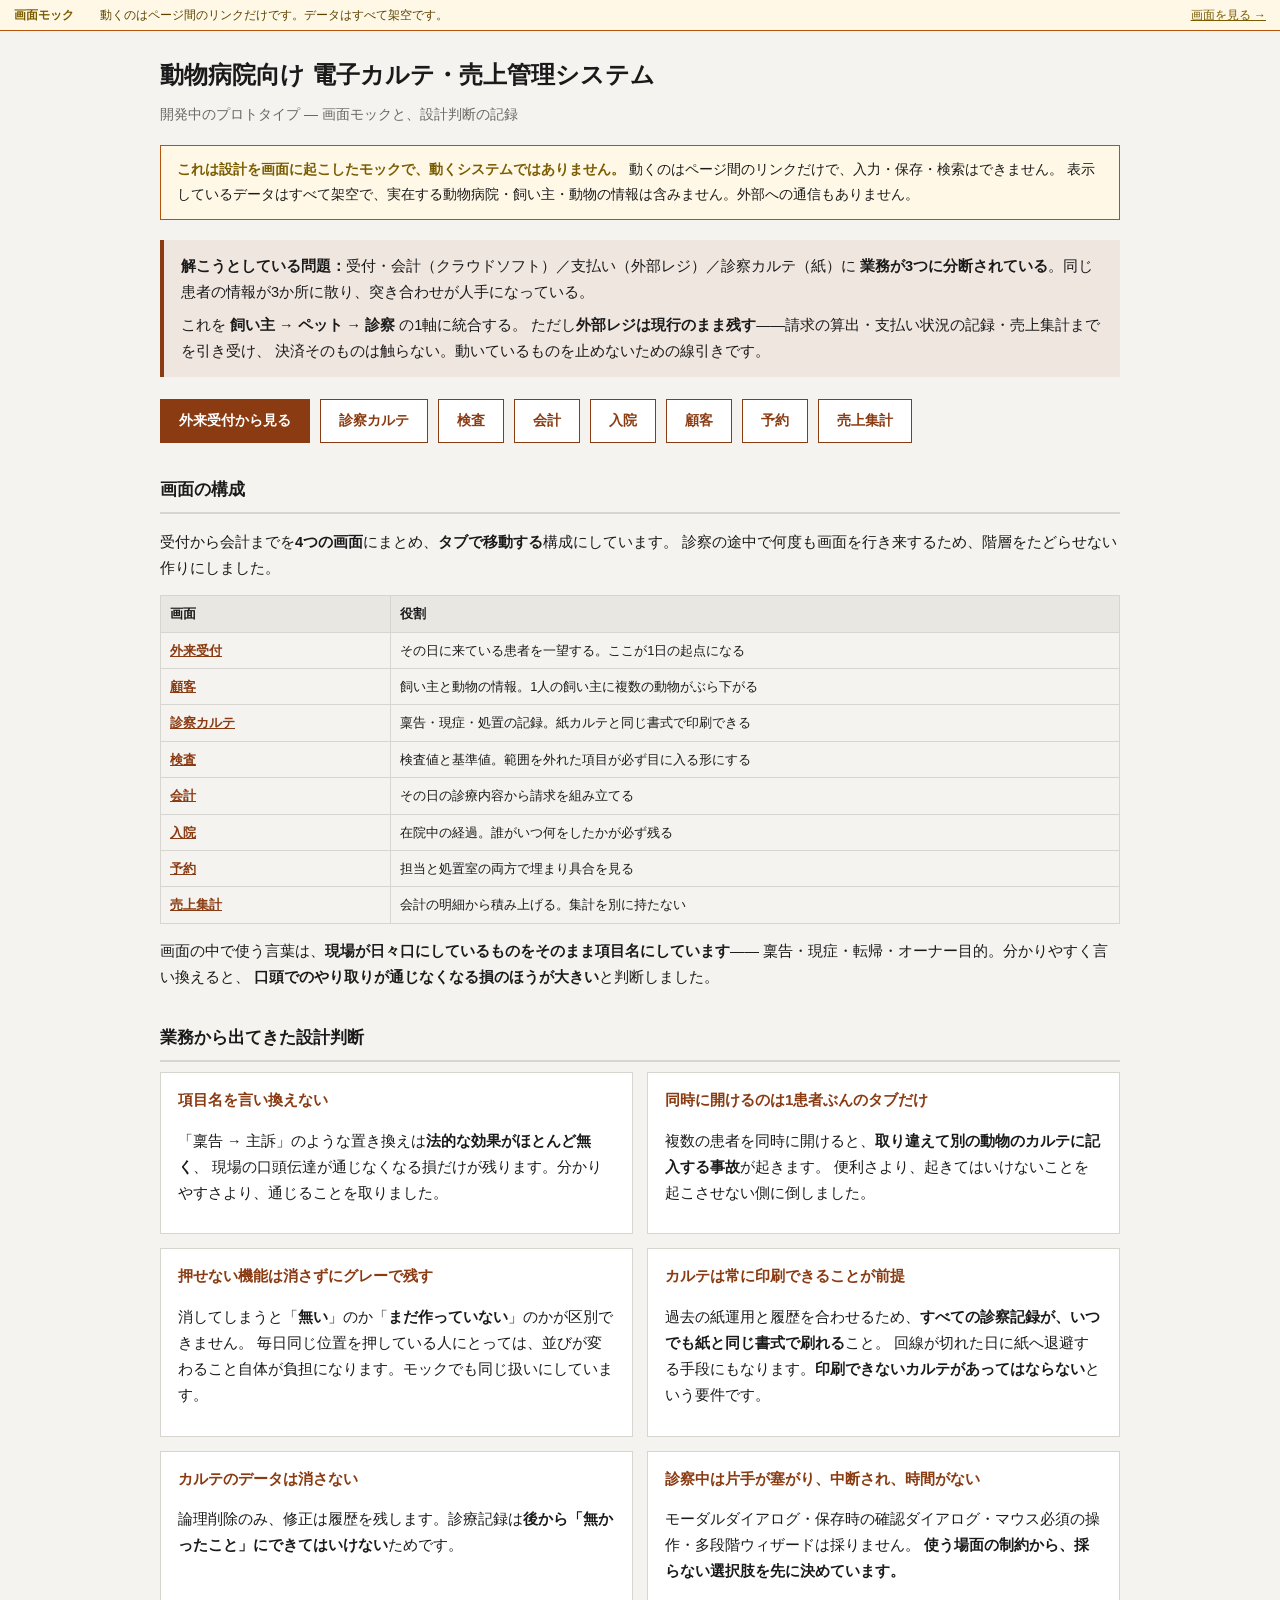
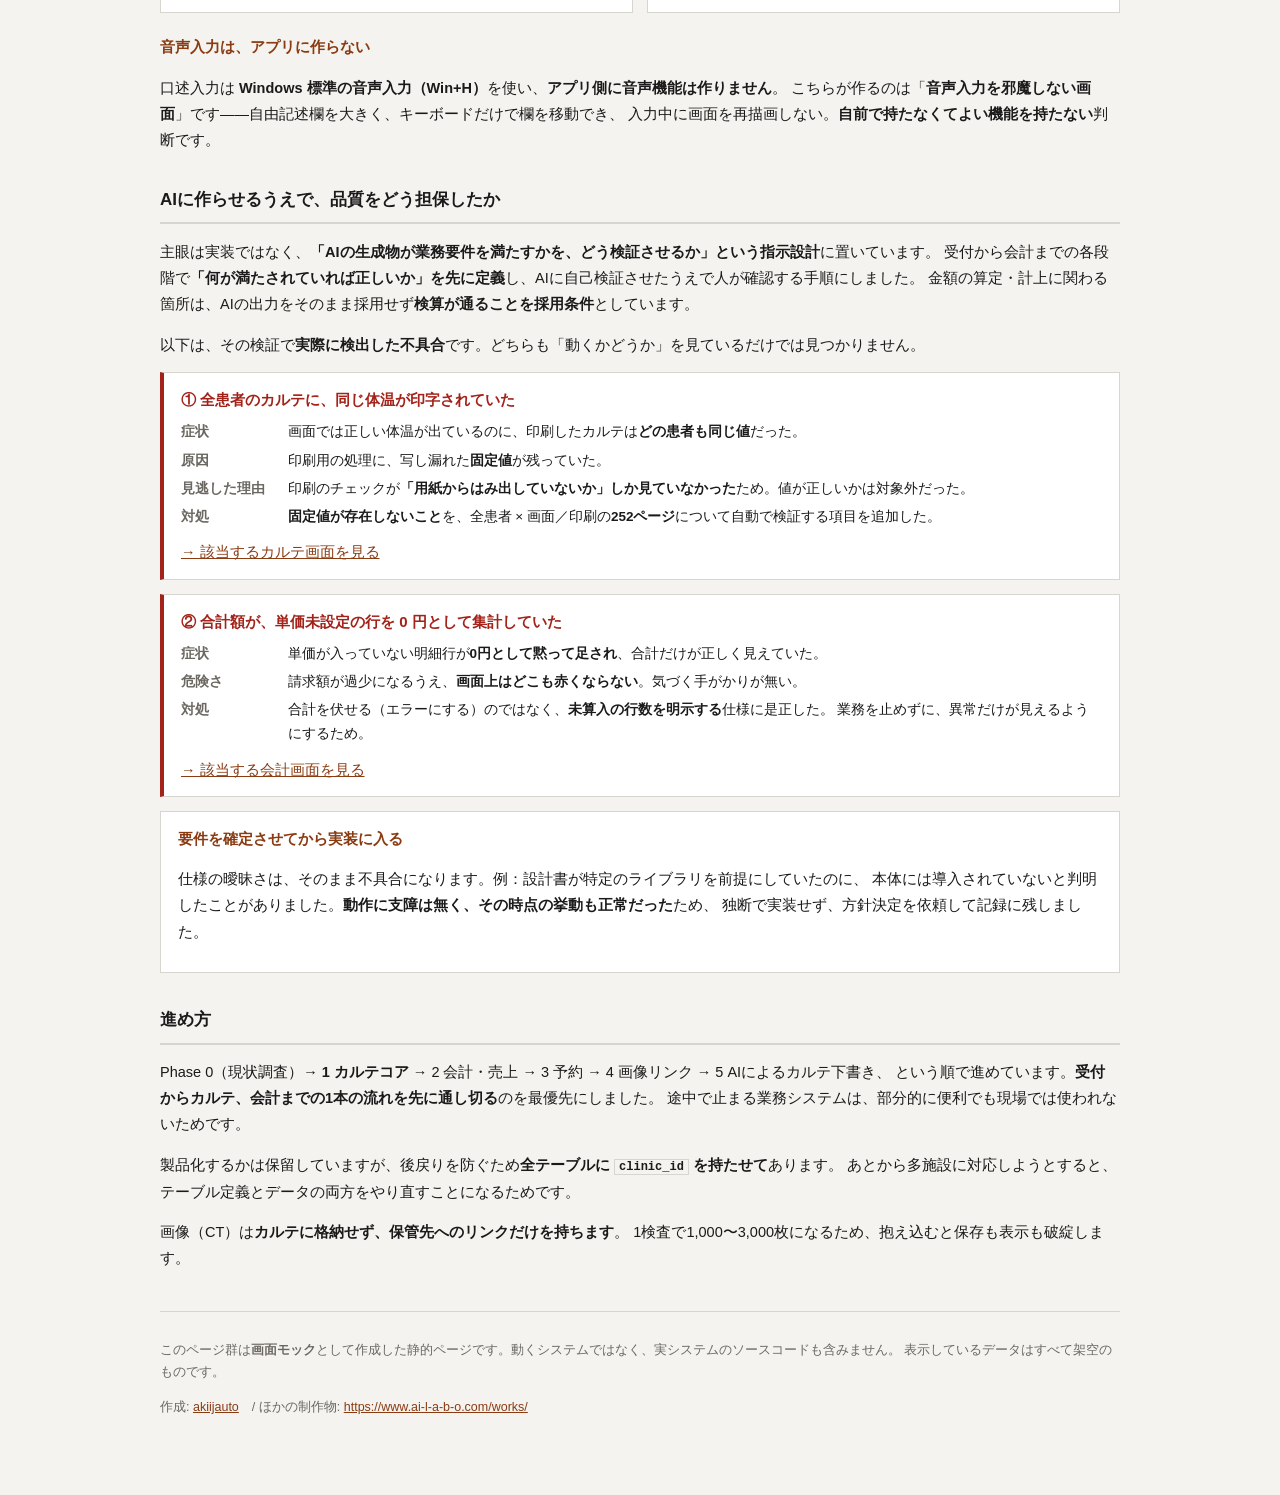
==== commit 48ba4aaa: "設計を全画面ぶん描き切り、実物の見た目に寄せる 「実装前」で線を引いて止めるのをやめ、設計思想から画面を一通り描いた。 正直さは冒頭の1文（設計を画面に起こしたモックで、動くシステムではない）に集約し" ====
--- a/index.html
+++ b/index.html
@@ -3,127 +3,156 @@
 <head>
 <meta charset="UTF-8">
 <meta name="viewport" content="width=device-width, initial-scale=1">
-<title>動物病院向け電子カルテ — 画面モック（開発中）</title>
-<meta name="description" content="開発中の電子カルテプロトタイプの画面モック。動くシステムではない。主眼は実装ではなく、AIの生成物が業務要件を満たすかを検証させる指示設計にある。">
+<title>動物病院向け電子カルテ — 画面モックと設計判断</title>
+<meta name="description" content="開発中の動物病院向け電子カルテの画面モック。紙カルテ・分断された業務を1軸に統合する設計と、AIに業務システムを作らせる際の品質担保の考え方。">
 <link rel="stylesheet" href="style.css">
 </head>
 <body>
+
+<div class="mockbar">
+  <b>画面モック</b>　動くのはページ間のリンクだけです。データはすべて架空です。
+  <a href="list.html">画面を見る →</a>
+</div>
+
 <div class="wrap">
 
+<h1>動物病院向け 電子カルテ・売上管理システム</h1>
+<p class="sub">開発中のプロトタイプ — 画面モックと、設計判断の記録</p>
+
 <div class="banner">
-  <b>これは動くシステムではありません。画面の見た目だけを再現したモックです。</b><br>
-  元になっているのは<b>開発中のプロトタイプ</b>で、多くの機能はまだ実装前です。
-  このモックで動くのは<b>ページ間のリンクだけ</b>で、入力・保存・検索などはできません。
-  表示しているのは<b>すべて架空のデータ</b>で、実在する動物病院・飼い主・動物の情報は一切含みません。
-  外部への通信も行いません。
+  <b>これは設計を画面に起こしたモックで、動くシステムではありません。</b>
+  動くのはページ間のリンクだけで、入力・保存・検索はできません。
+  表示しているデータはすべて架空で、実在する動物病院・飼い主・動物の情報は含みません。外部への通信もありません。
 </div>
 
-<header>
-  <h1>動物病院向け 電子カルテ・売上管理システム</h1>
-  <p class="sub">AIエージェントを用いて単独で開発中のプロトタイプ — その画面モックと、品質担保の考え方</p>
-</header>
-
 <div class="lead">
-  <p><b>完成したプロダクトの紹介ではありません。</b>製品として使えるものではなく、実装は途中です。</p>
-  <p>それでも公開しているのは、<b>見ていただきたいのが機能の数ではなく「AIに業務システムを作らせるとき、品質をどう担保するか」</b>だからです。
-  受付から会計までの各段階で<b>「何が満たされていれば正しいか」を先に定義</b>し、AIに自己検証させたうえで人が確認する手順にしました。
-  金額の算定・計上に関わる箇所は、AIの出力をそのまま採用せず<b>検算が通ることを採用条件</b>としています。</p>
-  <p>ドメインは獣医療ですが、この考え方は経理領域で一貫して取っている
-  <b>「AIは案を出すまで、確定は必ず人が行う」</b>という設計思想と同じものです。</p>
+  <p><b>解こうとしている問題：</b>受付・会計（クラウドソフト）／支払い（外部レジ）／診察カルテ（紙）に
+  <b>業務が3つに分断されている</b>。同じ患者の情報が3か所に散り、突き合わせが人手になっている。</p>
+  <p>これを <b>飼い主 → ペット → 診察</b> の1軸に統合する。
+  ただし<b>外部レジは現行のまま残す</b>——請求の算出・支払い状況の記録・売上集計までを引き受け、
+  決済そのものは触らない。動いているものを止めないための線引きです。</p>
 </div>
 
-<h2>画面モックを見る</h2>
-
-<p>実物と同じ画面構成で、<b>ページ間のリンクが実際に動きます</b>。各ページの内容は固定です。</p>
-
-<div class="btnrow" style="margin-bottom:16px">
-  <a class="btn" href="menu.html">メニュー画面から見る</a>
-  <a class="btn ghost" href="list.html">外来一覧から見る</a>
+<div class="btnrow">
+  <a href="list.html">外来受付から見る</a>
+  <a class="ghost" href="karte.html">診察カルテ</a>
+  <a class="ghost" href="exam.html">検査</a>
+  <a class="ghost" href="accounting.html">会計</a>
+  <a class="ghost" href="ward.html">入院</a>
+  <a class="ghost" href="owner.html">顧客</a>
+  <a class="ghost" href="reservation.html">予約</a>
+  <a class="ghost" href="sales.html">売上集計</a>
 </div>
 
-<div class="card">
-  <h3>ページの流れ</h3>
-  <pre style="margin:0;font-size:13px;line-height:1.9;overflow-x:auto">メニュー
- ├─ 飼い主・動物 ──→ カルテ
- └─ 外来一覧 ────→ カルテ ──→ 会計</pre>
-  <p style="margin:10px 0 0;font-size:13.5px;color:var(--muted)">
-    メニューの「入院」「DM管理」「売上集計」「病院設定」「マスタメンテナンス」「CSVエクスポート」は
-    <b>実装前</b>で、押せない状態にしてあります。枠だけ置いてあるのは、
-    全体像のどこを作っているかが分かるようにするためです。
-  </p>
-</div>
+<h2>画面の構成</h2>
 
-<h2>いま作っている範囲と、実装前のもの</h2>
+<p>受付から会計までを<b>4つの画面</b>にまとめ、<b>タブで移動する</b>構成にしています。
+診察の途中で何度も画面を行き来するため、階層をたどらせない作りにしました。</p>
 
-<p>「あるように見えて無い」ことを避けるため、先に書きます。
-外来の一連の流れ（受付 → カルテ → 会計）を<b>先に通し切る</b>ことを優先しました。</p>
+<table>
+<tr><th style="width:24%">画面</th><th>役割</th></tr>
+<tr><td><a href="list.html"><b>外来受付</b></a></td><td>その日に来ている患者を一望する。ここが1日の起点になる</td></tr>
+<tr><td><a href="owner.html"><b>顧客</b></a></td><td>飼い主と動物の情報。1人の飼い主に複数の動物がぶら下がる</td></tr>
+<tr><td><a href="karte.html"><b>診察カルテ</b></a></td><td>稟告・現症・処置の記録。紙カルテと同じ書式で印刷できる</td></tr>
+<tr><td><a href="exam.html"><b>検査</b></a></td><td>検査値と基準値。範囲を外れた項目が必ず目に入る形にする</td></tr>
+<tr><td><a href="accounting.html"><b>会計</b></a></td><td>その日の診療内容から請求を組み立てる</td></tr>
+<tr><td><a href="ward.html"><b>入院</b></a></td><td>在院中の経過。誰がいつ何をしたかが必ず残る</td></tr>
+<tr><td><a href="reservation.html"><b>予約</b></a></td><td>担当と処置室の両方で埋まり具合を見る</td></tr>
+<tr><td><a href="sales.html"><b>売上集計</b></a></td><td>会計の明細から積み上げる。集計を別に持たない</td></tr>
+</table>
+
+<p>画面の中で使う言葉は、<b>現場が日々口にしているものをそのまま項目名にしています</b>——
+稟告・現症・転帰・オーナー目的。分かりやすく言い換えると、
+<b>口頭でのやり取りが通じなくなる損のほうが大きい</b>と判断しました。</p>
+
+<h2>業務から出てきた設計判断</h2>
 
 <div class="grid2">
   <div class="card">
-    <h3>作っている範囲</h3>
-    <ul style="margin:0">
-      <li>外来受付の一覧</li>
-      <li>カルテ（バイタル・所見・処置の記録）</li>
-      <li>会計（明細・合計）</li>
-      <li>飼い主と動物の紐づけ</li>
-    </ul>
+    <h3>項目名を言い換えない</h3>
+    <p>「稟告 → 主訴」のような置き換えは<b>法的な効果がほとんど無く</b>、
+    現場の口頭伝達が通じなくなる損だけが残ります。分かりやすさより、通じることを取りました。</p>
   </div>
   <div class="card">
-    <h3>実装前のもの</h3>
-    <ul style="margin:0">
-      <li>入院・DM管理・売上集計</li>
-      <li>病院設定・マスタメンテナンス・CSVエクスポート</li>
-      <li>予約の登録・変更（一覧に列だけある状態）</li>
-      <li>ログイン・権限管理・複数ユーザーの同時利用</li>
-    </ul>
+    <h3>同時に開けるのは1患者ぶんのタブだけ</h3>
+    <p>複数の患者を同時に開けると、<b>取り違えて別の動物のカルテに記入する事故</b>が起きます。
+    便利さより、起きてはいけないことを起こさせない側に倒しました。</p>
+  </div>
+  <div class="card">
+    <h3>押せない機能は消さずにグレーで残す</h3>
+    <p>消してしまうと「<b>無い</b>」のか「<b>まだ作っていない</b>」のかが区別できません。
+    毎日同じ位置を押している人にとっては、並びが変わること自体が負担になります。モックでも同じ扱いにしています。</p>
+  </div>
+  <div class="card">
+    <h3>カルテは常に印刷できることが前提</h3>
+    <p>過去の紙運用と履歴を合わせるため、<b>すべての診察記録が、いつでも紙と同じ書式で刷れる</b>こと。
+    回線が切れた日に紙へ退避する手段にもなります。<b>印刷できないカルテがあってはならない</b>という要件です。</p>
+  </div>
+  <div class="card">
+    <h3>カルテのデータは消さない</h3>
+    <p>論理削除のみ、修正は履歴を残します。診療記録は<b>後から「無かったこと」にできてはいけない</b>ためです。</p>
+  </div>
+  <div class="card">
+    <h3>診察中は片手が塞がり、中断され、時間がない</h3>
+    <p>モーダルダイアログ・保存時の確認ダイアログ・マウス必須の操作・多段階ウィザードは採りません。
+    <b>使う場面の制約から、採らない選択肢を先に決めています。</b></p>
   </div>
 </div>
 
-<p style="margin-top:14px">実装の完成度より、<b>「途中の段階で何を確かめたか」</b>のほうがこの取り組みの中身です。以下がその実例です。</p>
+<h3>音声入力は、アプリに作らない</h3>
+<p>口述入力は <b>Windows 標準の音声入力（Win+H）</b>を使い、<b>アプリ側に音声機能は作りません</b>。
+こちらが作るのは「<b>音声入力を邪魔しない画面</b>」です——自由記述欄を大きく、キーボードだけで欄を移動でき、
+入力中に画面を再描画しない。<b>自前で持たなくてよい機能を持たない</b>判断です。</p>
 
-<h2 id="findings">この開発で実際に検出した不具合</h2>
+<h2 id="findings">AIに作らせるうえで、品質をどう担保したか</h2>
 
-<p>どちらも<b>「動くかどうか」を見ているだけでは見つからない</b>種類のものです。
-先に「何が満たされていれば正しいか」を定義していたから引っかかりました。</p>
+<p>主眼は実装ではなく、<b>「AIの生成物が業務要件を満たすかを、どう検証させるか」という指示設計</b>に置いています。
+受付から会計までの各段階で<b>「何が満たされていれば正しいか」を先に定義</b>し、AIに自己検証させたうえで人が確認する手順にしました。
+金額の算定・計上に関わる箇所は、AIの出力をそのまま採用せず<b>検算が通ることを採用条件</b>としています。</p>
+
+<p>以下は、その検証で<b>実際に検出した不具合</b>です。どちらも「動くかどうか」を見ているだけでは見つかりません。</p>
 
 <div class="finding">
   <h3>① 全患者のカルテに、同じ体温が印字されていた</h3>
   <dl>
     <dt>症状</dt><dd>画面では正しい体温が出ているのに、印刷したカルテは<b>どの患者も同じ値</b>だった。</dd>
     <dt>原因</dt><dd>印刷用の処理に、写し漏れた<b>固定値</b>が残っていた。</dd>
-    <dt>なぜ既存の点検で見つからなかったか</dt>
+    <dt>見逃した理由</dt>
     <dd>印刷のチェックが<b>「用紙からはみ出していないか」しか見ていなかった</b>ため。値が正しいかは対象外だった。</dd>
     <dt>対処</dt><dd><b>固定値が存在しないこと</b>を、全患者 × 画面／印刷の<b>252ページ</b>について自動で検証する項目を追加した。</dd>
   </dl>
-  <p style="margin:12px 0 0;font-size:13.5px"><a href="karte.html">→ 該当するカルテ画面を見る</a></p>
+  <p style="margin:10px 0 0"><a href="karte.html">→ 該当するカルテ画面を見る</a></p>
 </div>
 
 <div class="finding">
   <h3>② 合計額が、単価未設定の行を 0 円として集計していた</h3>
   <dl>
     <dt>症状</dt><dd>単価が入っていない明細行が<b>0円として黙って足され</b>、合計だけが正しく見えていた。</dd>
-    <dt>なぜ危ないか</dt><dd>請求額が過少になるうえ、<b>画面上はどこも赤くならない</b>。気づく手がかりが無い。</dd>
+    <dt>危険さ</dt><dd>請求額が過少になるうえ、<b>画面上はどこも赤くならない</b>。気づく手がかりが無い。</dd>
     <dt>対処</dt><dd>合計を伏せる（エラーにする）のではなく、<b>未算入の行数を明示する</b>仕様に是正した。
       業務を止めずに、異常だけが見えるようにするため。</dd>
   </dl>
-  <p style="margin:12px 0 0;font-size:13.5px"><a href="accounting.html">→ 該当する会計画面を見る</a></p>
+  <p style="margin:10px 0 0"><a href="accounting.html">→ 該当する会計画面を見る</a></p>
 </div>
 
-<h2>設計方針</h2>
+<div class="card">
+  <h3>要件を確定させてから実装に入る</h3>
+  <p>仕様の曖昧さは、そのまま不具合になります。例：設計書が特定のライブラリを前提にしていたのに、
+  本体には導入されていないと判明したことがありました。<b>動作に支障は無く、その時点の挙動も正常だった</b>ため、
+  独断で実装せず、方針決定を依頼して記録に残しました。</p>
+</div>
 
-<div class="grid2">
-  <div class="card">
-    <h3>要件を確定させてから実装に入る</h3>
-    <p>仕様の曖昧さは、そのまま不具合になります。</p>
-    <p>例：設計書が特定のライブラリを前提にしていたのに、本体には導入されていないと判明したことがありました。
-    <b>動作に支障は無く既存挙動も正常だった</b>ため、独断で実装せず、方針決定を依頼して記録に残しました。</p>
-  </div>
-  <div class="card">
-    <h3>金額は検算が通ることを採用条件にする</h3>
-    <p>AIが出した数値をそのまま採用しません。合計と明細が一致するか、取りこぼした行が無いかを別経路で確かめ、
-    <b>通ったものだけを採用</b>します。②はこの条件で引っかかりました。</p>
-  </div>
-</div>
+<h2>進め方</h2>
+
+<p>Phase 0（現状調査）→ <b>1 カルテコア</b> → 2 会計・売上 → 3 予約 → 4 画像リンク → 5 AIによるカルテ下書き、
+という順で進めています。<b>受付からカルテ、会計までの1本の流れを先に通し切る</b>のを最優先にしました。
+途中で止まる業務システムは、部分的に便利でも現場では使われないためです。</p>
+
+<p>製品化するかは保留していますが、後戻りを防ぐため<b>全テーブルに <code>clinic_id</code> を持たせて</b>あります。
+あとから多施設に対応しようとすると、テーブル定義とデータの両方をやり直すことになるためです。</p>
+
+<p>画像（CT）は<b>カルテに格納せず、保管先へのリンクだけを持ちます</b>。
+1検査で1,000〜3,000枚になるため、抱え込むと保存も表示も破綻します。</p>
 
 <footer>
   <p>このページ群は<b>画面モック</b>として作成した静的ページです。動くシステムではなく、実システムのソースコードも含みません。
--- a/style.css
+++ b/style.css
@@ -1,113 +1,248 @@
-/* 動物病院向け電子カルテ 画面モック — 共通スタイル */
+/* 動物病院向け電子カルテ 画面モック — 共通スタイル
+ *
+ * 設計体系は「紙とインク」。紙カルテや帳票と見比べながら使う画面なので、
+ * 角丸・グラデーション・影は使わず、罫線と面の濃淡だけで構造を出す。
+ */
 :root{
-  --bg:#f5f6f8; --panel:#fff; --ink:#1a1d21; --muted:#6b7280; --line:#dfe3e8;
-  --accent:#1f5f8b; --accent-weak:#e8f0f7; --warn:#b45309; --warn-bg:#fff8e6;
-  --bad:#b3261e; --bad-bg:#fdecea; --ok:#1a7a3c; --ok-bg:#e8f6ed;
-  --radius:10px; color-scheme:light dark;
-}
-@media (prefers-color-scheme:dark){
-  :root{ --bg:#15171a; --panel:#1e2126; --ink:#e8eaed; --muted:#9aa2ad; --line:#333941;
-         --accent:#7fb3d5; --accent-weak:#1d2c38; --warn:#e0b050; --warn-bg:#2b2415;
-         --bad:#f08b82; --bad-bg:#2e1a18; --ok:#7fd0a0; --ok-bg:#152a1e; }
+  --paper:#ffffff;
+  --surface:#f4f3f0;
+  --surface-deep:#e9e7e2;
+  --rule:#d7d5d0;
+  --rule-strong:#8c8a85;
+  --ink:#1a1a1a;
+  --ink-weak:#6b6862;
+  --ink-faint:#a5a29c;
+  --accent:#8a3b12;
+  --accent-face:#efe6e0;
+  --accent-weak:#c9a894;
+  --accent-deep:#7a340f;
+  --danger:#a3231a;
+  --amount:#1f3a6e;
 }
 *{box-sizing:border-box}
-body{margin:0;background:var(--bg);color:var(--ink);
-     font:15px/1.75 -apple-system,"Hiragino Kaku Gothic ProN","Yu Gothic","Meiryo","Noto Sans JP",sans-serif}
+html,body{margin:0;padding:0}
+body{
+  background:var(--surface);color:var(--ink);
+  font:13px/1.5 "Yu Gothic","Hiragino Kaku Gothic ProN","Meiryo",sans-serif;
+}
 a{color:var(--accent)}
-.wrap{max-width:1080px;margin:0 auto;padding:24px 20px 72px}
-
-/* モックであることを常に出しておく帯 */
-.mockbar{background:var(--warn-bg);border-bottom:1px solid var(--warn);
-         padding:8px 16px;font-size:13px;display:flex;gap:14px;align-items:center;flex-wrap:wrap}
-.mockbar b{color:var(--warn)}
-.mockbar a{margin-left:auto}
-
-.banner{background:var(--warn-bg);border:1px solid var(--warn);border-radius:var(--radius);
-        padding:12px 16px;margin-bottom:22px;font-size:14px}
-.banner b{color:var(--warn)}
-
-header h1{font-size:25px;margin:0 0 6px;letter-spacing:.01em}
-header .sub{color:var(--muted);margin:0 0 18px;font-size:14.5px}
-
-.lead{background:var(--accent-weak);border-left:4px solid var(--accent);
-      padding:14px 18px;border-radius:0 var(--radius) var(--radius) 0;margin-bottom:26px}
-.lead p{margin:0 0 8px} .lead p:last-child{margin:0}
-
-h2{font-size:18px;margin:34px 0 12px;padding-bottom:8px;border-bottom:2px solid var(--line)}
-h3{font-size:15.5px;margin:22px 0 8px;color:var(--accent)}
-
-/* アプリ画面の枠 */
-.app{border:1px solid var(--line);border-radius:var(--radius);overflow:hidden;background:var(--panel);
-     box-shadow:0 1px 3px rgba(0,0,0,.06);margin-bottom:18px}
-.app-bar{background:var(--accent);color:#fff;padding:9px 14px;font-size:13.5px;font-weight:700;
-         display:flex;align-items:center;gap:10px;flex-wrap:wrap}
-.app-bar .chip{background:rgba(255,255,255,.2);padding:1px 8px;border-radius:20px;font-weight:400;font-size:12px}
-.app-bar a{color:#fff;text-decoration:none;opacity:.9;font-weight:400;font-size:12.5px}
-.app-bar a:hover{opacity:1;text-decoration:underline}
-.app-bar .right{margin-left:auto;display:flex;gap:12px}
-.app-body{padding:16px}
-
-/* パンくず */
-.crumb{font-size:13px;color:var(--muted);margin-bottom:12px}
-.crumb a{text-decoration:none}
-.crumb span{margin:0 6px}
-
-table{width:100%;border-collapse:collapse;font-size:13.5px}
-th,td{border:1px solid var(--line);padding:7px 9px;text-align:left;vertical-align:top}
-th{background:var(--accent-weak);font-weight:700;white-space:nowrap}
-td.num{text-align:right;font-variant-numeric:tabular-nums}
-tr.total td{font-weight:700;background:var(--accent-weak)}
-tr.clickable:hover{background:var(--accent-weak);cursor:pointer}
-tr.clickable a{text-decoration:none;font-weight:700}
-
-.pill{display:inline-block;padding:1px 8px;border-radius:20px;font-size:12px;border:1px solid;white-space:nowrap}
-.pill.wait{color:var(--warn);border-color:var(--warn);background:var(--warn-bg)}
-.pill.done{color:var(--ok);border-color:var(--ok);background:var(--ok-bg)}
-.pill.now{color:var(--accent);border-color:var(--accent);background:var(--accent-weak)}
-
-.vitals{display:grid;grid-template-columns:repeat(auto-fit,minmax(130px,1fr));gap:10px;margin-bottom:14px}
-.vital{border:1px solid var(--line);border-radius:8px;padding:9px 11px;background:var(--bg)}
-.vital .k{font-size:12px;color:var(--muted)}
-.vital .v{font-size:19px;font-weight:700;font-variant-numeric:tabular-nums}
-.vital .v small{font-size:12px;font-weight:400;color:var(--muted)}
-
-.note{background:var(--bg);border:1px dashed var(--line);border-radius:8px;
-      padding:11px 14px;margin-top:14px;font-size:13.5px;color:var(--muted)}
+
+/* ── モックであることを常に出しておく帯 ───────────────── */
+.mockbar{
+  background:#fff8e6;border-bottom:1px solid #b45309;color:#5c4300;
+  padding:6px 14px;font-size:12px;display:flex;gap:14px;align-items:center;flex-wrap:wrap;
+}
+.mockbar b{color:#7a5c00}
+.mockbar a{margin-left:auto;color:#7a5c00}
+
+/* ── アプリのシェル（全画面で共通のヘッダ）───────────── */
+.shell{background:var(--paper);border-bottom:1px solid var(--rule-strong)}
+.shell-top{display:flex;align-items:stretch;gap:8px;padding:6px 10px}
+.brand{padding:2px 10px 2px 2px;line-height:1.25}
+.brand .name{font-size:15px;font-weight:700;letter-spacing:.02em}
+.brand .clinic{font-size:10.5px;color:var(--ink-weak)}
+.navbtn{
+  display:flex;flex-direction:column;justify-content:center;
+  border:1px solid var(--rule-strong);background:var(--paper);color:var(--ink);
+  padding:4px 12px;text-decoration:none;min-width:96px;
+}
+.navbtn .t{font-size:13px;font-weight:700}
+.navbtn .s{font-size:10px;color:var(--ink-weak)}
+.navbtn.is-current{border:2px solid var(--accent);background:var(--accent-face)}
+.navbtn:hover{background:var(--surface)}
+.searchbox{display:flex;margin-left:8px;flex:1;min-width:180px}
+.searchbox input{
+  flex:1;border:1px solid var(--rule-strong);border-right:0;padding:4px 8px;
+  font:inherit;background:var(--paper);color:var(--ink-faint);
+}
+.searchbox .go{background:var(--accent);color:#fff;border:1px solid var(--accent);padding:4px 18px;font-weight:700}
+.tool{border:1px solid var(--rule-strong);background:var(--paper);padding:4px 12px;font:inherit;
+      text-decoration:none;color:var(--ink);display:flex;align-items:center}
+.tool.off{color:var(--ink-faint);background:var(--surface);border-color:var(--rule);cursor:not-allowed}
+.staff{margin-left:auto;border:2px solid var(--danger);color:var(--danger);
+       padding:2px 10px;text-align:center;line-height:1.25;font-size:11px}
+.staff b{display:block;font-size:13px;color:var(--ink)}
+.shell-sub{display:flex;gap:6px;align-items:center;padding:0 10px 6px}
+.zoom{display:flex;border:1px solid var(--rule-strong)}
+.zoom span{padding:2px 10px;border-right:1px solid var(--rule-strong);background:var(--paper)}
+.zoom span:last-child{border-right:0}
+
+/* ── 患者バー ─────────────────────────────────── */
+.patient{background:var(--paper);border-bottom:1px solid var(--rule);
+         padding:8px 12px;display:flex;align-items:baseline;gap:10px;flex-wrap:wrap}
+.patient .no{border:1px solid var(--ink);padding:1px 8px;font-weight:700;font-size:13px}
+.patient .nm{font-size:20px;font-weight:700}
+.patient .nm small{font-size:12px;font-weight:400}
+.patient .meta{color:var(--ink-weak);font-size:12px}
+.patient .right{margin-left:auto;font-size:12px}
+
+/* ── タブ ─────────────────────────────────────── */
+.tabs{display:flex;align-items:stretch;background:var(--paper);
+      border-bottom:1px solid var(--rule-strong);padding:0 10px}
+.tabs a{padding:7px 16px 5px;text-decoration:none;color:var(--ink-weak);line-height:1.25;
+        border-bottom:3px solid transparent}
+.tabs a .s{display:block;font-size:10px}
+.tabs a.is-current{color:var(--ink);font-weight:700;border-bottom-color:var(--accent)}
+.tabs .right{margin-left:auto;display:flex;gap:6px;align-items:center;padding:4px 0}
+.tabs .right .btn{border:1px solid var(--accent);background:var(--accent);color:#fff;
+                  padding:3px 12px;text-decoration:none;font-size:12px;font-weight:700}
+.tabs .right .btn.ghost{background:var(--paper);color:var(--accent)}
+
+/* 大区分タブ（外来受付・入院・ホテル…）*/
+.bigtabs{display:grid;grid-template-columns:repeat(6,1fr);gap:6px;padding:8px 10px;background:var(--surface)}
+.bigtabs a{border:1px solid var(--rule-strong);background:var(--paper);text-align:center;
+           padding:9px 0;text-decoration:none;color:var(--ink);font-size:14px}
+.bigtabs a.is-current{border:2px solid var(--accent);background:var(--accent-face);font-weight:700}
+.bigtabs a.off{color:var(--ink-faint);background:var(--surface-deep);border-color:var(--rule);cursor:not-allowed}
+
+/* 機能ボタンの3つの枠 */
+.fnrow{display:flex;gap:14px;padding:6px 10px 10px;background:var(--surface);flex-wrap:wrap}
+.fngroup{display:flex;gap:6px;border:1px solid var(--rule);padding:6px}
+.fngroup button,.fngroup a,.fngroup span{border:1px solid var(--rule-strong);background:var(--paper);
+  padding:5px 14px;font:inherit;color:var(--ink);text-decoration:none;min-width:66px;text-align:center}
+.fngroup .off{color:var(--ink-faint);background:var(--surface-deep);border-color:var(--rule);cursor:not-allowed}
+.fnnote{margin-left:auto;text-align:right;font-size:11.5px;color:var(--accent);line-height:1.9}
+
+/* ── 一覧の表（当日の患者を1画面で見渡せる密度にする）─────── */
+.gridwrap{background:var(--paper);overflow-x:auto;border-top:1px solid var(--rule-strong)}
+table.grid{border-collapse:collapse;width:100%;font-size:12px;white-space:nowrap}
+table.grid th,table.grid td{border:1px solid var(--rule);padding:3px 6px;text-align:left}
+table.grid thead th{background:var(--surface-deep);font-weight:700;position:sticky;top:0}
+table.grid tbody tr:hover{background:var(--accent-face)}
+table.grid td.c{text-align:center}
+table.grid td.r{text-align:right;font-variant-numeric:tabular-nums}
+table.grid tr.done td{color:var(--ink-faint);background:var(--surface)}
+table.grid a{text-decoration:none;font-weight:700}
+
+/* ── カルテのフォーム（紙カルテの写し）───────────────── */
+.karte{background:var(--paper);border:1px solid var(--rule-strong);margin:10px}
+.krow{display:flex;border-bottom:1px solid var(--rule)}
+.krow:last-child{border-bottom:0}
+.klabel{flex:0 0 30px;background:var(--surface-deep);border-right:1px solid var(--rule);
+        display:flex;align-items:center;justify-content:center;font-size:12px;font-weight:700;
+        writing-mode:vertical-rl;letter-spacing:.3em;padding:8px 0}
+.kbody{flex:1;padding:5px 6px;display:flex;flex-wrap:wrap;gap:5px;align-items:center}
+.field{display:flex;align-items:center;gap:4px}
+.field .lb{background:var(--surface-deep);border:1px solid var(--rule);padding:3px 7px;font-size:11.5px}
+.field .val{border:1px solid var(--rule);background:var(--paper);padding:3px 8px;min-width:70px;font-size:12.5px}
+.field .val.wide{min-width:260px}
+.field .val.grow{flex:1;min-width:180px}
+.field .val.empty{color:var(--ink-faint)}
+.radio{display:inline-flex;align-items:center;gap:3px;font-size:12px;margin-right:6px}
+.radio i{width:11px;height:11px;border:1px solid var(--rule-strong);border-radius:50%;display:inline-block}
+.radio.on i{border-color:var(--accent);background:radial-gradient(var(--accent) 45%,#fff 46%)}
+.memo{border:1px solid var(--rule);background:var(--paper);padding:7px 9px;
+      min-height:64px;width:100%;font-size:12.5px;white-space:pre-wrap}
+.memo.tall{min-height:110px}
+
+/* 診察履歴のカード */
+.history{display:flex;gap:6px;padding:8px 10px;background:var(--paper);
+         border-bottom:1px solid var(--rule);align-items:stretch;flex-wrap:wrap}
+.history .lb{background:var(--surface-deep);border:1px solid var(--rule);padding:4px 8px;font-size:11.5px;
+             display:flex;align-items:center}
+.hcard{border:1px solid var(--rule-strong);background:var(--paper);padding:5px 10px;font-size:11.5px;min-width:110px}
+.hcard.is-current{border:2px solid var(--accent);background:var(--accent-face)}
+.hcard .d{font-weight:700;font-size:12.5px}
+.hcard .tag{display:inline-block;border:1px solid var(--accent);color:var(--accent);
+            padding:0 5px;font-size:10px;margin-top:2px}
+
+/* 科の選択行 */
+.picker{display:flex;gap:8px;align-items:center;padding:6px 10px;background:var(--paper);
+        border-bottom:1px solid var(--rule);flex-wrap:wrap;font-size:12px}
+.picker .lb{background:var(--surface-deep);border:1px solid var(--rule);padding:3px 8px}
+
+/* 表裏の切替 */
+.sheettab{display:flex;gap:18px;padding:6px 12px 0;background:var(--paper);font-size:12.5px}
+.sheettab span{padding-bottom:4px;color:var(--ink-weak)}
+.sheettab span.is-current{color:var(--ink);font-weight:700;border-bottom:3px solid var(--accent)}
+
+/* ── 画面下の操作列 ───────────────────────────── */
+.actions{display:flex;gap:8px;align-items:center;padding:10px;background:var(--surface);
+         border-top:1px solid var(--rule-strong);flex-wrap:wrap}
+.actions .keys{font-size:11px;color:var(--ink-weak);margin-right:auto}
+.actions a,.actions button{border:1px solid var(--rule-strong);background:var(--paper);
+  padding:6px 18px;font:inherit;text-decoration:none;color:var(--ink);min-width:88px;text-align:center}
+.actions .off{color:var(--ink-faint);background:var(--surface-deep);border-color:var(--rule);cursor:not-allowed}
+.actions .primary{border-color:var(--accent);color:var(--accent);font-weight:700}
+
+/* ── 説明ページ ─────────────────────────────── */
+.wrap{max-width:1000px;margin:0 auto;padding:22px 20px 64px;font-size:14.5px;line-height:1.8}
+.wrap h1{font-size:24px;margin:0 0 6px}
+.wrap .sub{color:var(--ink-weak);margin:0 0 18px;font-size:14px}
+.wrap h2{font-size:17px;margin:32px 0 10px;padding-bottom:7px;border-bottom:2px solid var(--rule)}
+.wrap h3{font-size:15px;margin:20px 0 7px;color:var(--accent)}
+.banner{background:#fff8e6;border:1px solid #b45309;padding:12px 16px;margin-bottom:20px;font-size:13.5px}
+.banner b{color:#7a5c00}
+.lead{background:var(--accent-face);border-left:4px solid var(--accent);padding:13px 17px;margin-bottom:22px}
+.lead p{margin:0 0 7px} .lead p:last-child{margin:0}
+.card{border:1px solid var(--rule);background:var(--paper);padding:13px 17px}
+.card h3{margin-top:0}
+.grid2{display:grid;grid-template-columns:1fr 1fr;gap:14px}
+@media(max-width:760px){.grid2{grid-template-columns:1fr}}
+.finding{border:1px solid var(--rule);border-left:4px solid var(--danger);background:var(--paper);
+         padding:13px 17px;margin:14px 0}
+.finding h3{margin-top:0;color:var(--danger)}
+.finding dl{margin:0;display:grid;grid-template-columns:7em 1fr;gap:4px 12px;font-size:13.5px}
+.finding dt{color:var(--ink-weak);font-weight:700}
+.finding dd{margin:0}
+.wrap table{border-collapse:collapse;width:100%;font-size:13px;margin-bottom:10px}
+.wrap table th,.wrap table td{border:1px solid var(--rule);padding:6px 9px;text-align:left}
+.wrap table th{background:var(--surface-deep)}
+.btnrow{display:flex;gap:10px;flex-wrap:wrap;margin:14px 0}
+.btnrow a{border:1px solid var(--accent);background:var(--accent);color:#fff;
+          padding:8px 18px;text-decoration:none;font-weight:700;font-size:14px}
+.btnrow a.ghost{background:var(--paper);color:var(--accent)}
+.note{background:var(--surface);border:1px solid var(--rule);padding:10px 13px;
+      margin:12px 10px;font-size:12.5px;color:var(--ink-weak)}
 .note b{color:var(--ink)}
-
-.finding{border:1px solid var(--line);border-left:4px solid var(--bad);border-radius:0 8px 8px 0;
-         padding:14px 18px;margin:16px 0;background:var(--panel)}
-.finding h3{margin-top:0;color:var(--bad)}
-.finding dl{margin:0;display:grid;grid-template-columns:6.5em 1fr;gap:5px 12px;font-size:14px}
-.finding dt{color:var(--muted);font-weight:700}
-.finding dd{margin:0}
-
-.grid2{display:grid;grid-template-columns:1fr 1fr;gap:16px}
-@media(max-width:760px){.grid2{grid-template-columns:1fr}}
-.card{border:1px solid var(--line);border-radius:var(--radius);padding:14px 18px;background:var(--panel)}
-.card h3{margin-top:0}
-
-/* メニュー画面 */
-.menu-primary{display:flex;gap:12px;align-items:center;background:var(--accent);color:#fff;
-              padding:18px 20px;border-radius:var(--radius);text-decoration:none;margin-bottom:16px}
-.menu-primary .label{font-weight:700;font-size:16px}
-.menu-primary .desc{display:block;font-weight:400;font-size:13px;opacity:.9}
-.menu-group{margin-bottom:18px}
-.menu-group h3{margin:0 0 8px}
-.menu-list{list-style:none;padding:0;margin:0;display:grid;
-           grid-template-columns:repeat(auto-fit,minmax(190px,1fr));gap:8px}
-.menu-list a{display:block;padding:11px 14px;border:1px solid var(--line);border-radius:8px;
-             background:var(--panel);text-decoration:none;color:var(--ink);font-size:14px}
-.menu-list a:hover{border-color:var(--accent);background:var(--accent-weak)}
-.menu-list a.is-planned{color:var(--muted);background:var(--bg);cursor:not-allowed;border-style:dashed}
-.menu-list a.is-planned::after{content:"実装前";float:right;font-size:11px;color:var(--warn);
-                               border:1px solid var(--warn);border-radius:20px;padding:0 7px}
-
-.btnrow{display:flex;gap:10px;margin-top:14px;flex-wrap:wrap}
-.btn{display:inline-block;padding:8px 16px;border-radius:8px;border:1px solid var(--accent);
-     background:var(--accent);color:#fff;text-decoration:none;font-size:14px;font-weight:700}
-.btn.ghost{background:transparent;color:var(--accent)}
-
-footer{margin-top:44px;padding-top:16px;border-top:1px solid var(--line);
-       color:var(--muted);font-size:13px}
-code{background:var(--bg);border:1px solid var(--line);padding:1px 5px;border-radius:4px;font-size:12.5px}
+footer{margin-top:40px;padding-top:14px;border-top:1px solid var(--rule);color:var(--ink-weak);font-size:12.5px}
+code{background:var(--surface);border:1px solid var(--rule);padding:0 4px;font-size:12px}
+
+/* ── karte / accounting / owner で追加したもの ───────────
+ * 角丸・グラデーション・影を使わない方針に合わせている。
+ */
+
+/* タブ内の押せない項目（.tabs a のグレー版。span でも同じ形になるようにする）*/
+.tabs .off{padding:7px 16px 5px;color:var(--ink-faint);line-height:1.25;
+           border-bottom:3px solid transparent;cursor:not-allowed}
+.tabs .off .s{display:block;font-size:10px}
+
+/* .kbody / .pbody の途中で行を改める（紙カルテの段組みを保つため）*/
+.kbreak{flex:0 0 100%;height:0}
+
+/* .field に入らない見出しラベル（種類・性別・体格・転帰・区分など）*/
+.kbody > .lb,.pbody > .lb{background:var(--surface-deep);border:1px solid var(--rule);
+                          padding:3px 7px;font-size:11.5px}
+
+/* 補足の小さい灰文字 */
+.faint{color:var(--ink-faint);font-size:11.5px}
+
+/* 異常・未算入の明示（会計の単価未設定行など）*/
+.warn{color:var(--danger);font-weight:700}
+
+/* 金額列と合計行 */
+table.grid th.r{text-align:right}
+table.grid td.amt{text-align:right;font-variant-numeric:tabular-nums;
+                  color:var(--amount);font-weight:700}
+table.grid tr.sum td{background:var(--surface-deep);font-weight:700;
+                     border-top:2px solid var(--rule-strong)}
+
+/* 顧客画面の4分割 */
+.panels{display:grid;grid-template-columns:1fr 1fr;gap:10px;padding:10px;align-items:start}
+@media(max-width:900px){.panels{grid-template-columns:1fr}}
+.panel{border:1px solid var(--rule-strong);background:var(--paper);min-width:0}
+.ptitle{background:var(--surface-deep);border-bottom:1px solid var(--rule);
+        padding:4px 9px;font-size:12.5px;font-weight:700}
+.pbody{padding:7px 9px;display:flex;flex-wrap:wrap;gap:5px;align-items:center}
+.panel .gridwrap{border-top:0}
+
+/* シェル右側の機能ボタンの現在地（.navbtn.is-current と同じ見せ方）*/
+.tool.is-current{border:2px solid var(--accent);background:var(--accent-face);font-weight:700}
+
+/* 予約の種類（時間割のセル内と凡例で使う小さな枠）*/
+.kind{display:inline-block;border:1px solid var(--rule-strong);background:var(--surface-deep);
+      padding:0 4px;margin-right:4px;font-size:10.5px;font-weight:700}
+.kind.acc{border-color:var(--accent);background:var(--accent-face);color:var(--accent)}
+
+/* 時間割：複数の目盛りにまたがる時間の帯（開始時刻を上端にそろえる）*/
+table.grid td.band{vertical-align:top}
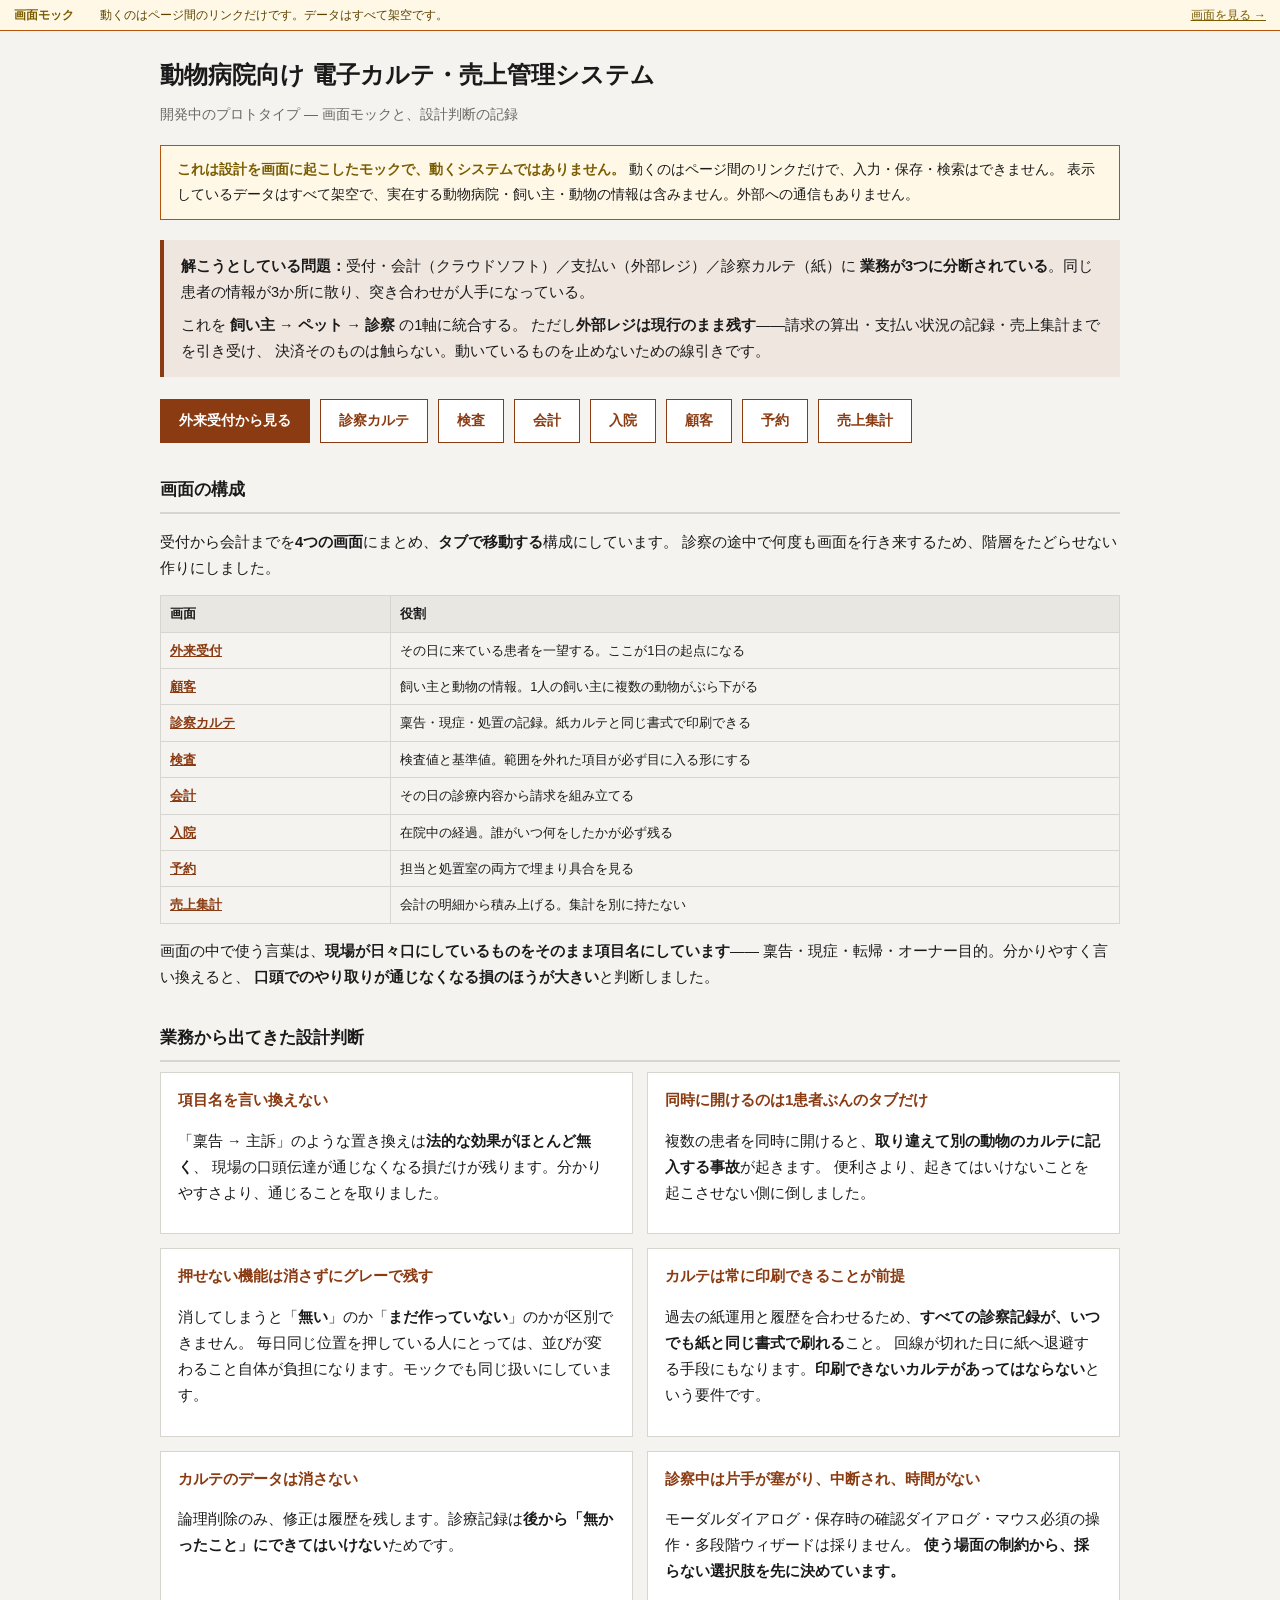
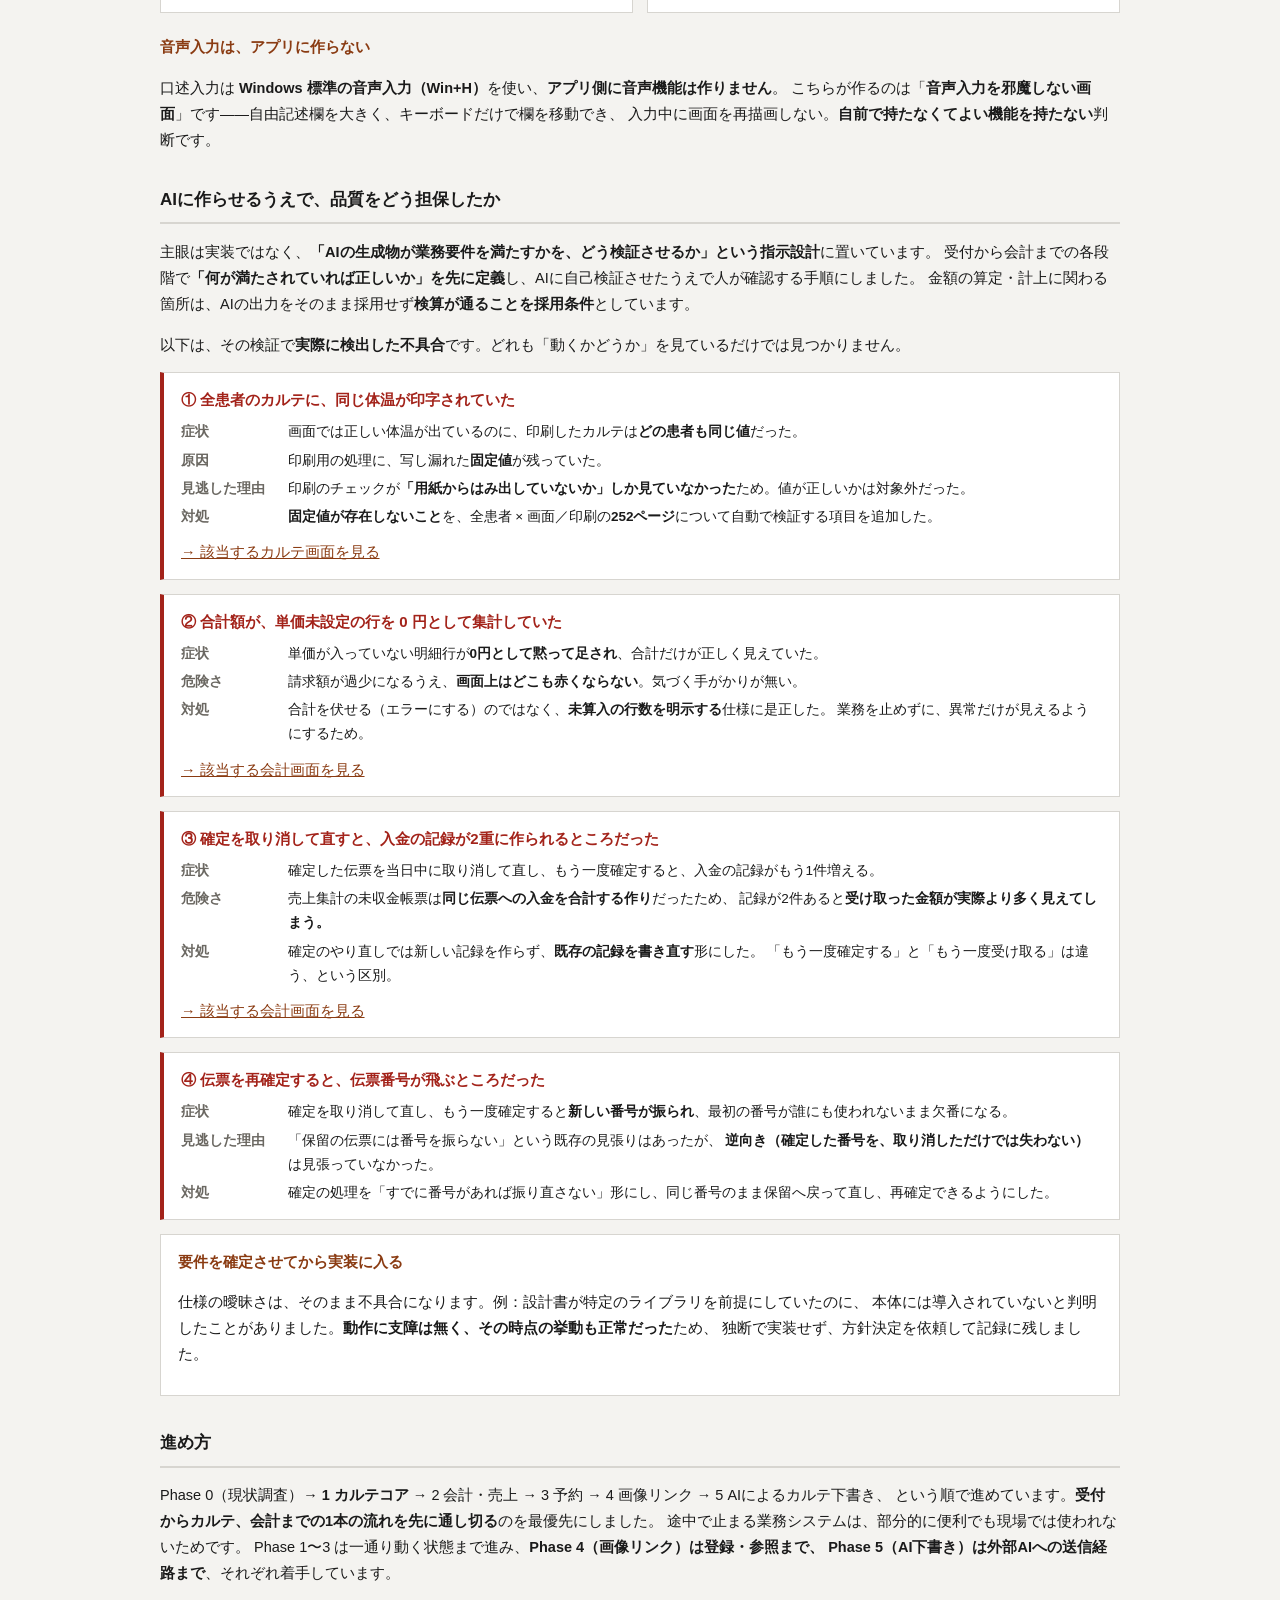
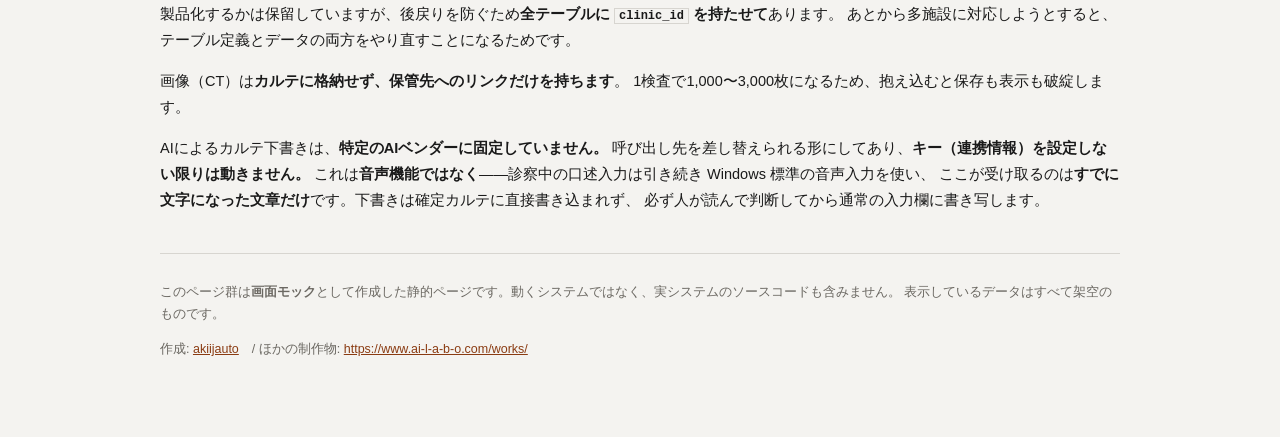
==== commit 925a6694: "一括清算・確定後の修正/削除/コピー・画像リンク・体重体温推移・AI下書きを反映 本体（非公開）で実装した機能を、モックの画面と説明ページへ反映した。 実システムのソースは含めない方針は変えていない—" ====
--- a/index.html
+++ b/index.html
@@ -110,7 +110,7 @@
 受付から会計までの各段階で<b>「何が満たされていれば正しいか」を先に定義</b>し、AIに自己検証させたうえで人が確認する手順にしました。
 金額の算定・計上に関わる箇所は、AIの出力をそのまま採用せず<b>検算が通ることを採用条件</b>としています。</p>
 
-<p>以下は、その検証で<b>実際に検出した不具合</b>です。どちらも「動くかどうか」を見ているだけでは見つかりません。</p>
+<p>以下は、その検証で<b>実際に検出した不具合</b>です。どれも「動くかどうか」を見ているだけでは見つかりません。</p>
 
 <div class="finding">
   <h3>① 全患者のカルテに、同じ体温が印字されていた</h3>
@@ -135,6 +135,28 @@
   <p style="margin:10px 0 0"><a href="accounting.html">→ 該当する会計画面を見る</a></p>
 </div>
 
+<div class="finding">
+  <h3>③ 確定を取り消して直すと、入金の記録が2重に作られるところだった</h3>
+  <dl>
+    <dt>症状</dt><dd>確定した伝票を当日中に取り消して直し、もう一度確定すると、入金の記録がもう1件増える。</dd>
+    <dt>危険さ</dt><dd>売上集計の未収金帳票は<b>同じ伝票への入金を合計する作り</b>だったため、
+      記録が2件あると<b>受け取った金額が実際より多く見えてしまう。</b></dd>
+    <dt>対処</dt><dd>確定のやり直しでは新しい記録を作らず、<b>既存の記録を書き直す</b>形にした。
+      「もう一度確定する」と「もう一度受け取る」は違う、という区別。</dd>
+  </dl>
+  <p style="margin:10px 0 0"><a href="accounting.html">→ 該当する会計画面を見る</a></p>
+</div>
+
+<div class="finding">
+  <h3>④ 伝票を再確定すると、伝票番号が飛ぶところだった</h3>
+  <dl>
+    <dt>症状</dt><dd>確定を取り消して直し、もう一度確定すると<b>新しい番号が振られ</b>、最初の番号が誰にも使われないまま欠番になる。</dd>
+    <dt>見逃した理由</dt><dd>「保留の伝票には番号を振らない」という既存の見張りはあったが、
+      <b>逆向き（確定した番号を、取り消しただけでは失わない）</b>は見張っていなかった。</dd>
+    <dt>対処</dt><dd>確定の処理を「すでに番号があれば振り直さない」形にし、同じ番号のまま保留へ戻って直し、再確定できるようにした。</dd>
+  </dl>
+</div>
+
 <div class="card">
   <h3>要件を確定させてから実装に入る</h3>
   <p>仕様の曖昧さは、そのまま不具合になります。例：設計書が特定のライブラリを前提にしていたのに、
@@ -146,13 +168,21 @@
 
 <p>Phase 0（現状調査）→ <b>1 カルテコア</b> → 2 会計・売上 → 3 予約 → 4 画像リンク → 5 AIによるカルテ下書き、
 という順で進めています。<b>受付からカルテ、会計までの1本の流れを先に通し切る</b>のを最優先にしました。
-途中で止まる業務システムは、部分的に便利でも現場では使われないためです。</p>
+途中で止まる業務システムは、部分的に便利でも現場では使われないためです。
+Phase 1〜3 は一通り動く状態まで進み、<b>Phase 4（画像リンク）は登録・参照まで、
+Phase 5（AI下書き）は外部AIへの送信経路まで</b>、それぞれ着手しています。</p>
 
 <p>製品化するかは保留していますが、後戻りを防ぐため<b>全テーブルに <code>clinic_id</code> を持たせて</b>あります。
 あとから多施設に対応しようとすると、テーブル定義とデータの両方をやり直すことになるためです。</p>
 
 <p>画像（CT）は<b>カルテに格納せず、保管先へのリンクだけを持ちます</b>。
 1検査で1,000〜3,000枚になるため、抱え込むと保存も表示も破綻します。</p>
+
+<p>AIによるカルテ下書きは、<b>特定のAIベンダーに固定していません。</b>
+呼び出し先を差し替えられる形にしてあり、<b>キー（連携情報）を設定しない限りは動きません。</b>
+これは<b>音声機能ではなく</b>——診察中の口述入力は引き続き Windows 標準の音声入力を使い、
+ここが受け取るのは<b>すでに文字になった文章だけ</b>です。下書きは確定カルテに直接書き込まれず、
+必ず人が読んで判断してから通常の入力欄に書き写します。</p>
 
 <footer>
   <p>このページ群は<b>画面モック</b>として作成した静的ページです。動くシステムではなく、実システムのソースコードも含みません。
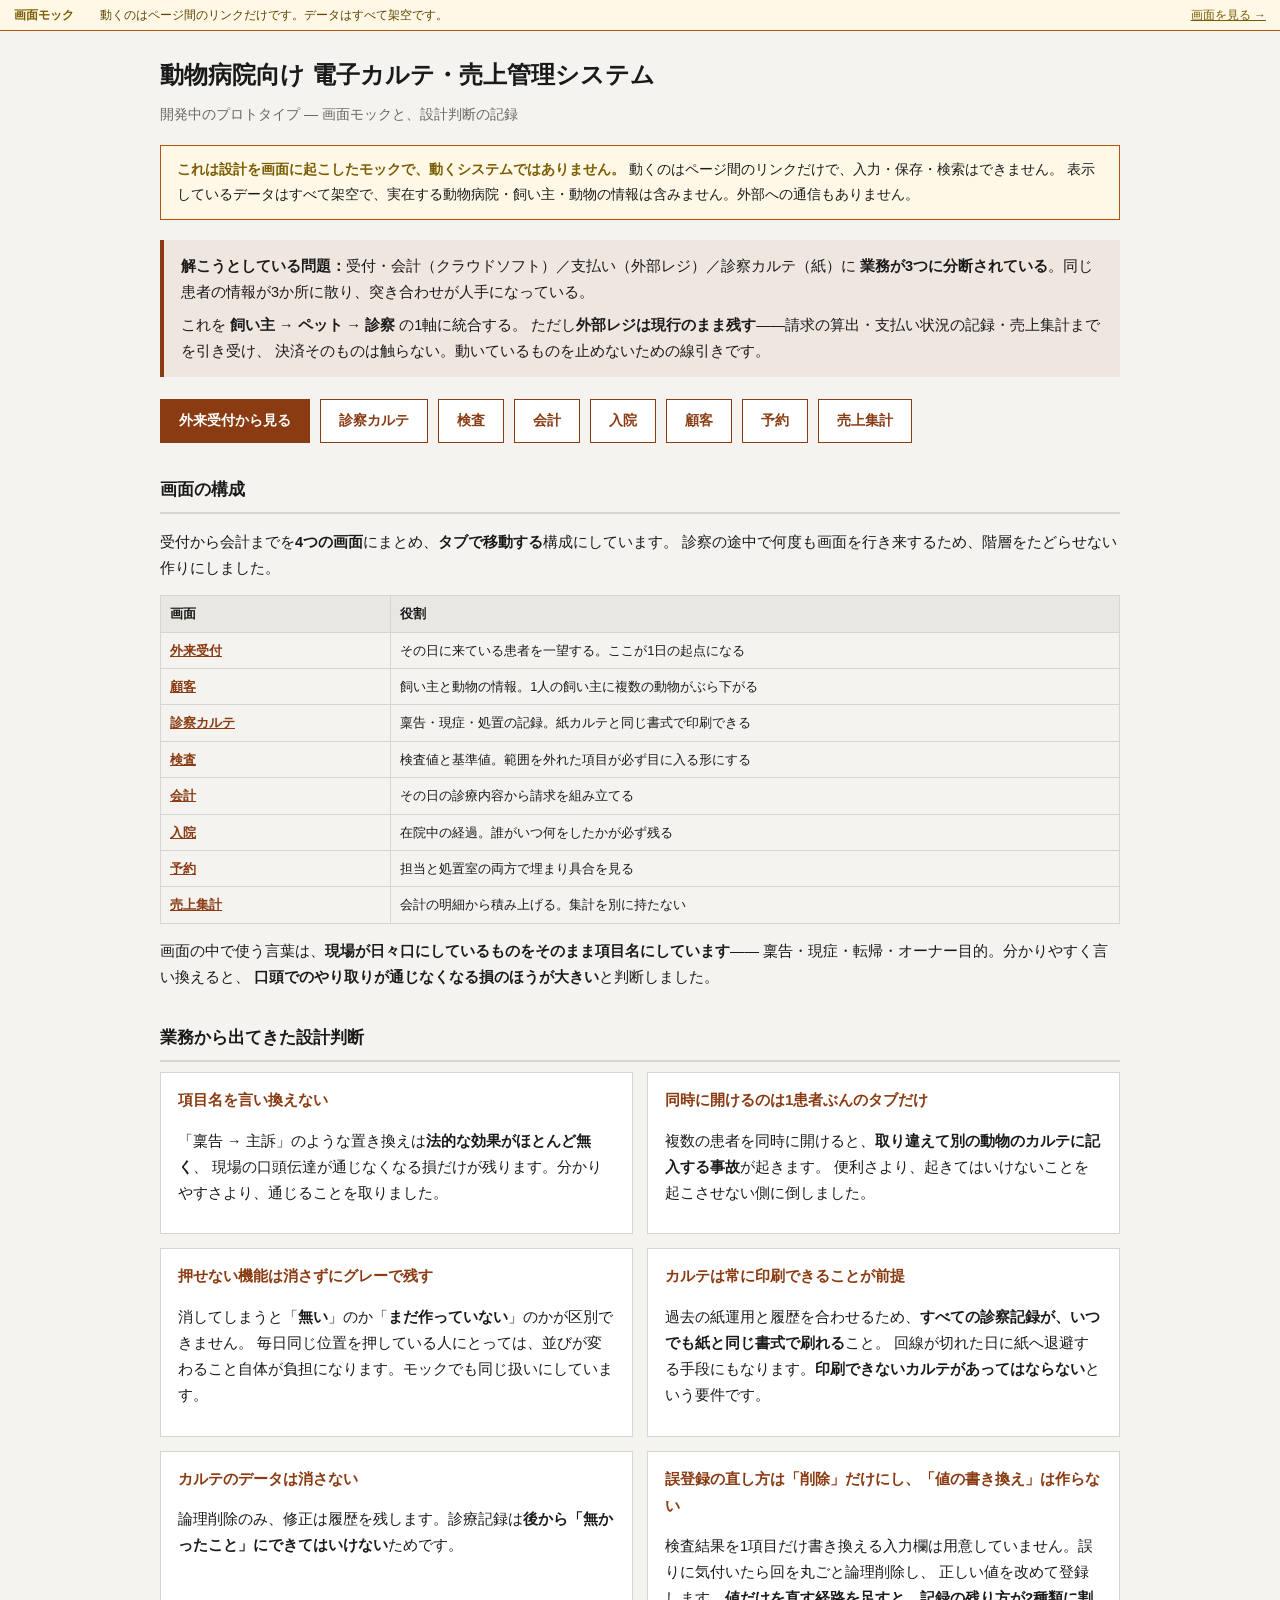
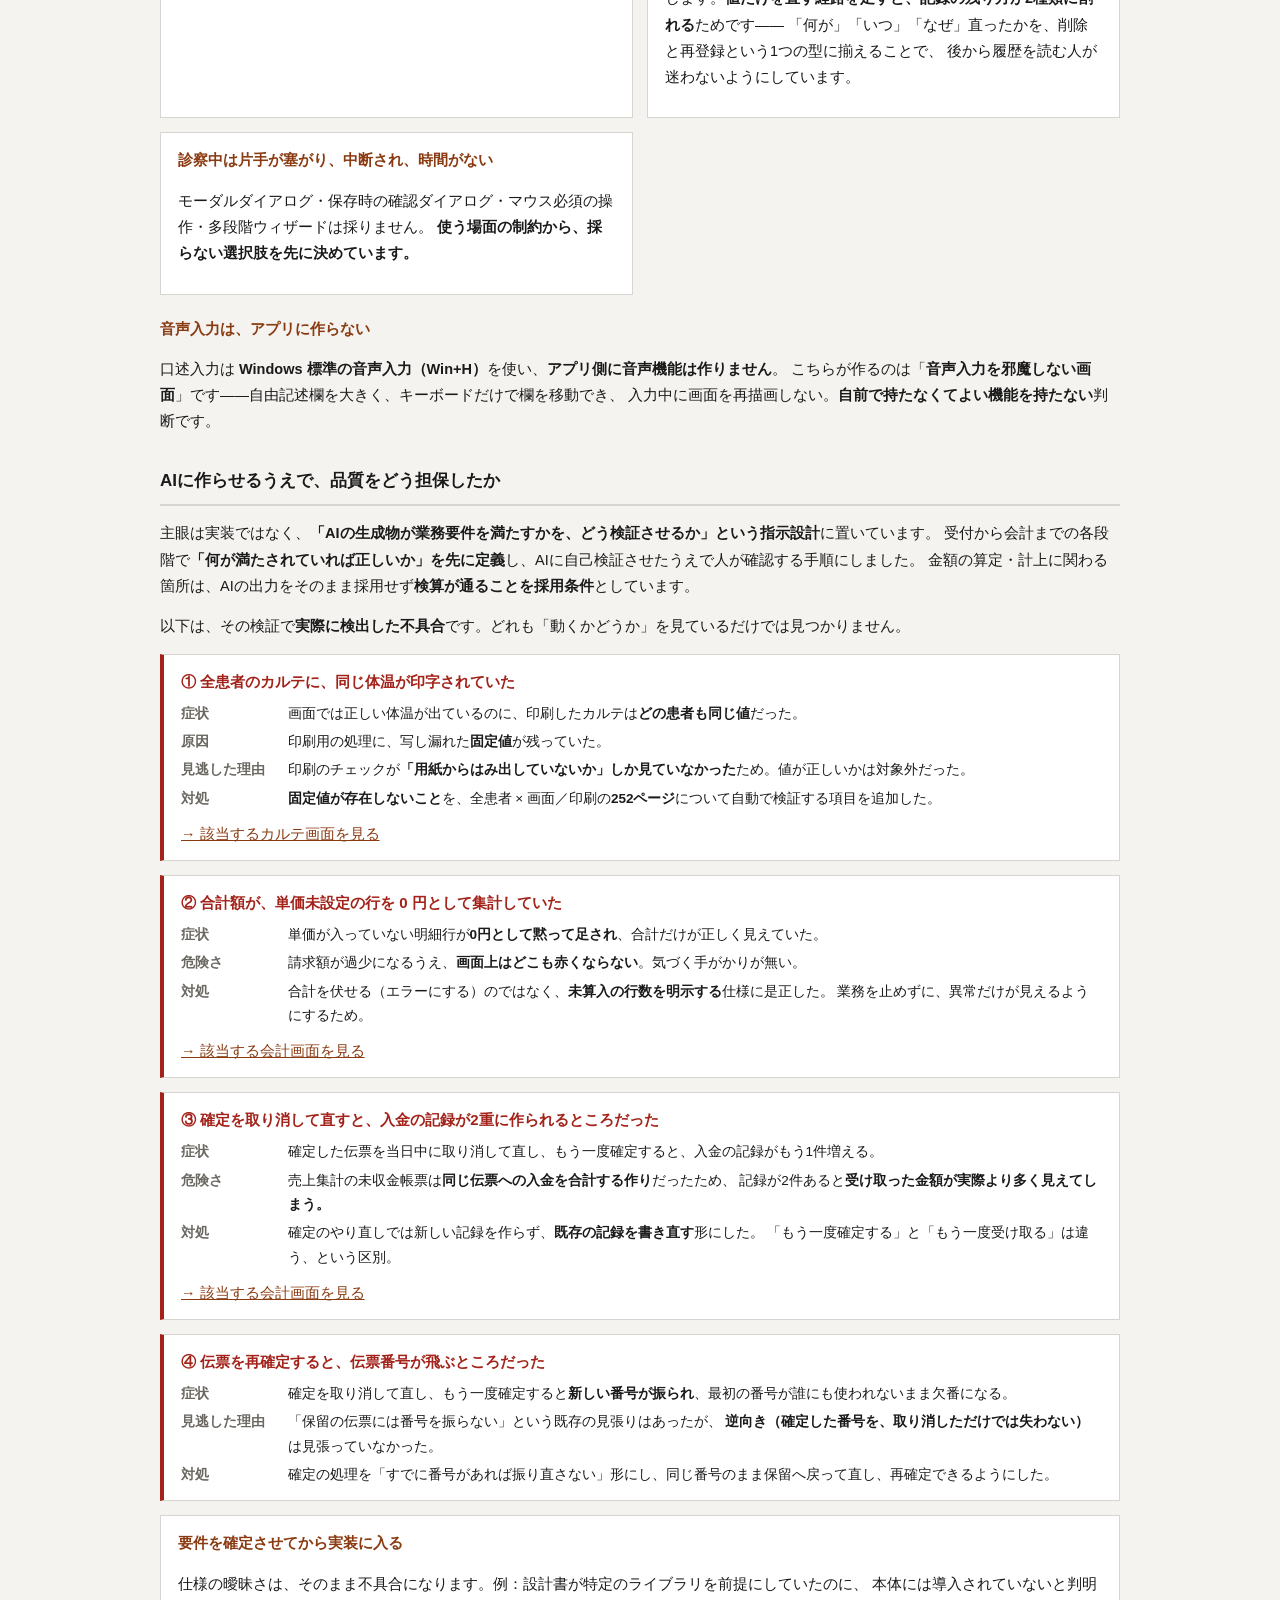
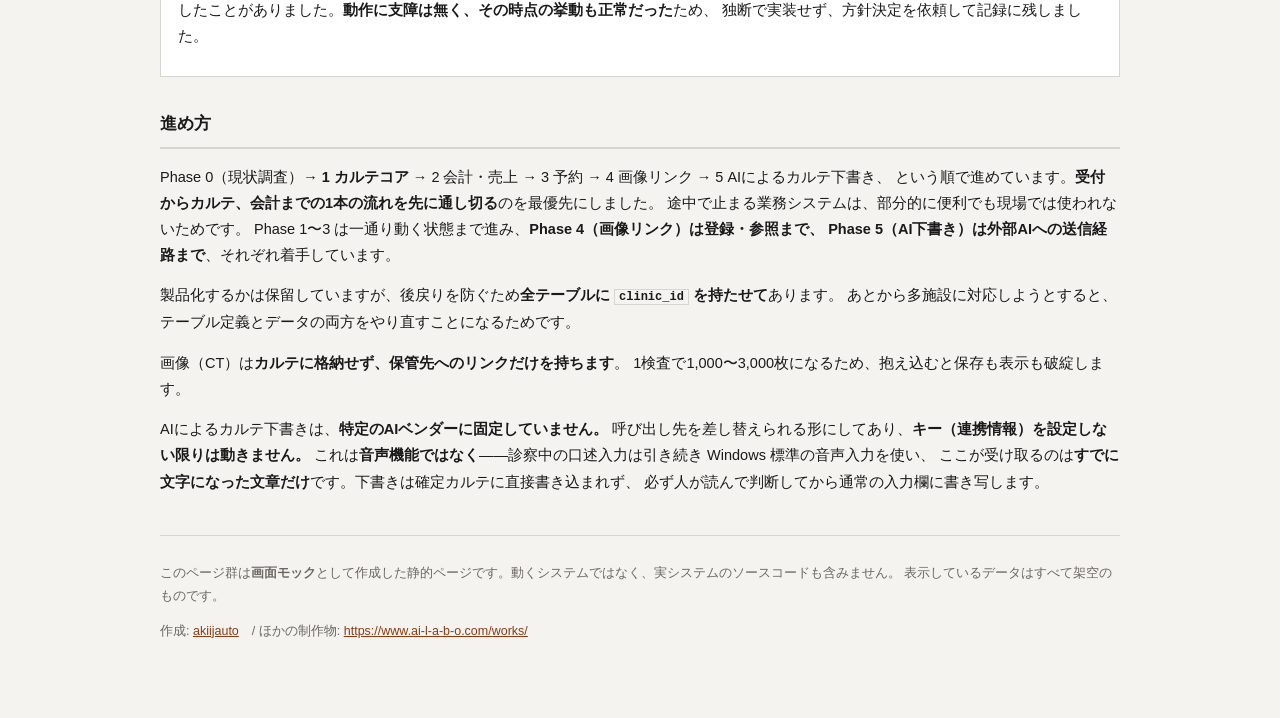
==== commit e1de916b: "誤登録は削除のみで直す設計判断をカードに追加 検査結果の削除を実装した際、値を直す入力欄を作らず論理削除→再登録に 統一した判断を、モックの設計判断一覧にも反映する。  Co-Authored-By:" ====
--- a/index.html
+++ b/index.html
@@ -93,6 +93,13 @@
     <p>論理削除のみ、修正は履歴を残します。診療記録は<b>後から「無かったこと」にできてはいけない</b>ためです。</p>
   </div>
   <div class="card">
+    <h3>誤登録の直し方は「削除」だけにし、「値の書き換え」は作らない</h3>
+    <p>検査結果を1項目だけ書き換える入力欄は用意していません。誤りに気付いたら回を丸ごと論理削除し、
+    正しい値を改めて登録します。<b>値だけを直す経路を足すと、記録の残り方が2種類に割れる</b>ためです——
+    「何が」「いつ」「なぜ」直ったかを、削除と再登録という1つの型に揃えることで、
+    後から履歴を読む人が迷わないようにしています。</p>
+  </div>
+  <div class="card">
     <h3>診察中は片手が塞がり、中断され、時間がない</h3>
     <p>モーダルダイアログ・保存時の確認ダイアログ・マウス必須の操作・多段階ウィザードは採りません。
     <b>使う場面の制約から、採らない選択肢を先に決めています。</b></p>
